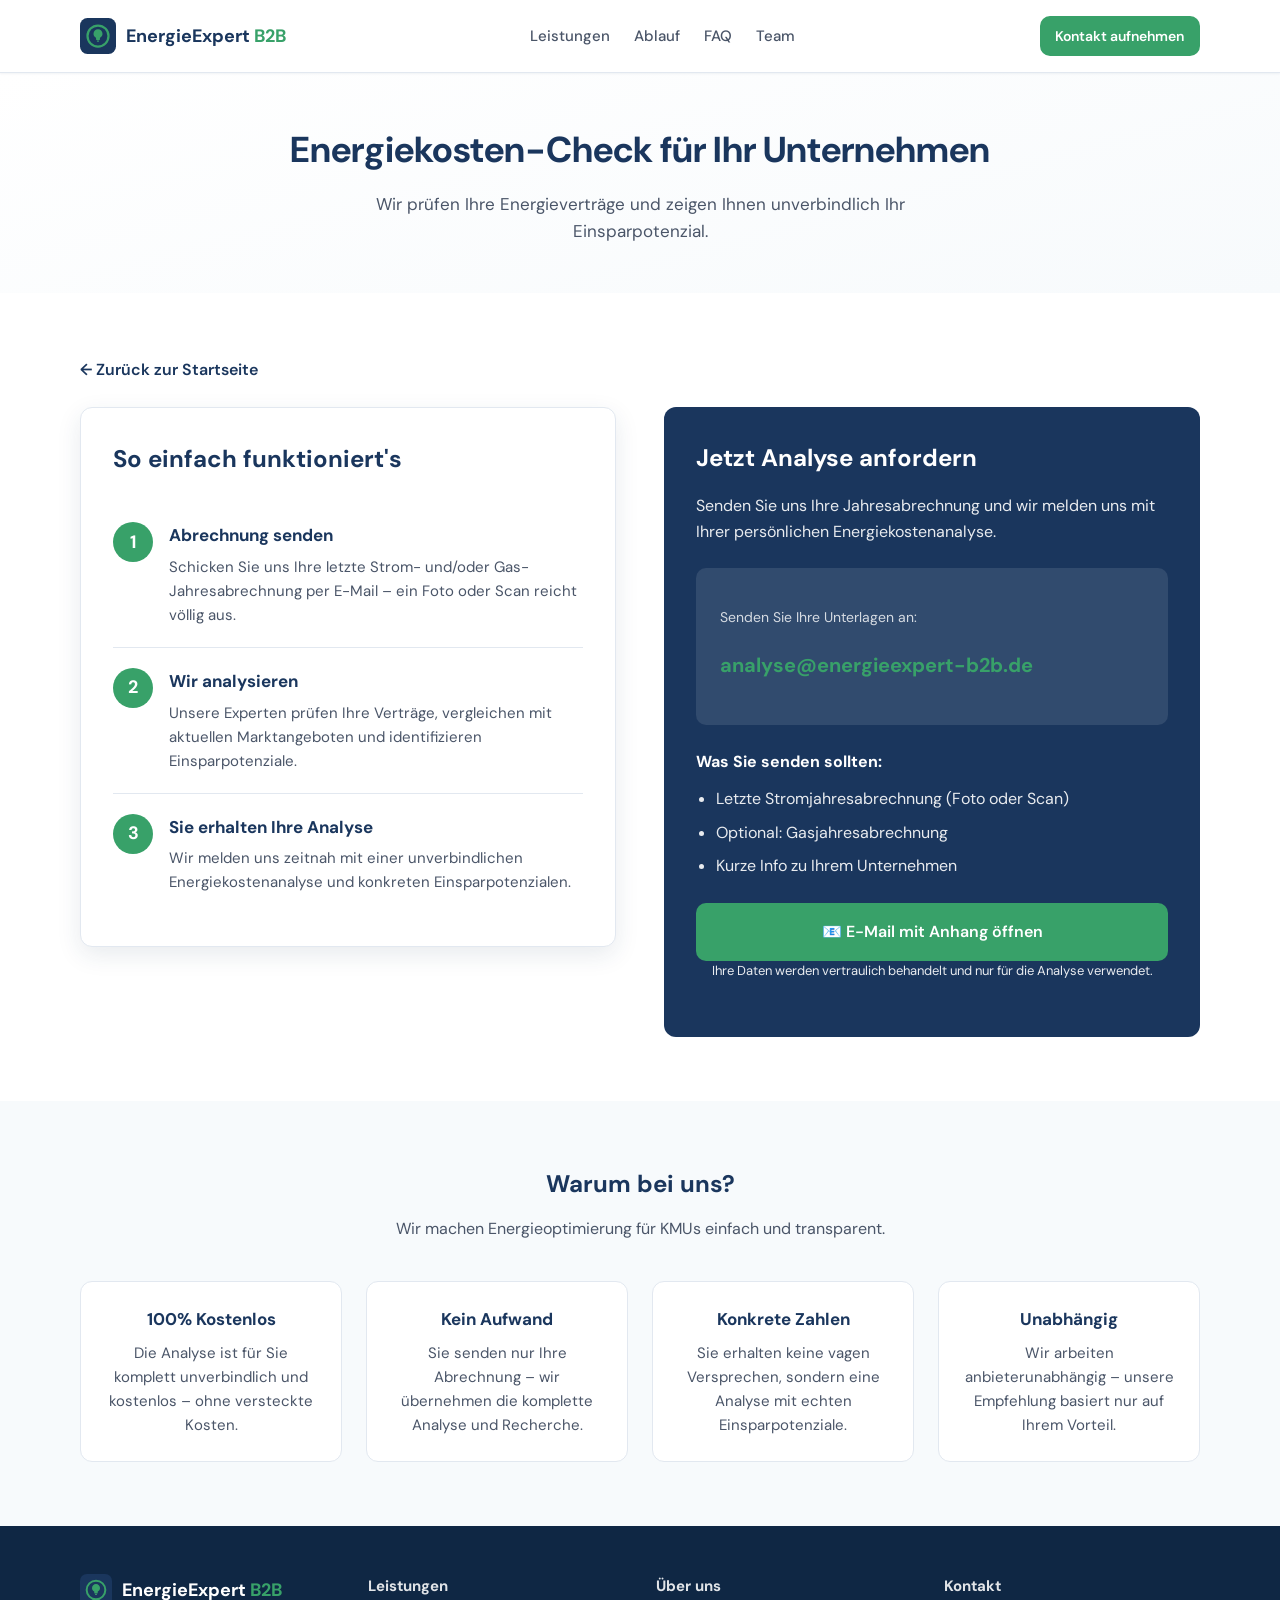
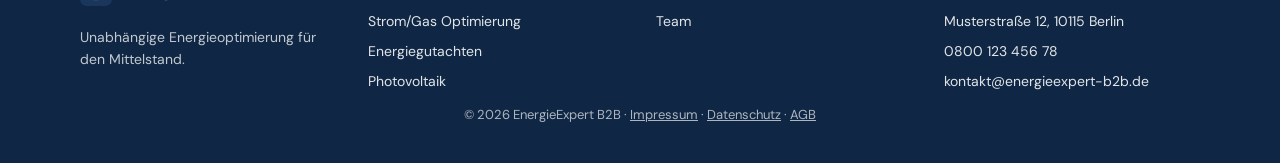
==== checkliste-energievertraege.html @ f547bbf5 "first commit" ====
<!DOCTYPE html>
<html lang="de">
<head>
  <meta charset="UTF-8">
  <meta name="viewport" content="width=device-width, initial-scale=1.0">
  <title>Kostenlose Energiekostenanalyse | EnergieExpert B2B</title>
  <link rel="preconnect" href="https://fonts.googleapis.com">
  <link rel="preconnect" href="https://fonts.gstatic.com" crossorigin>
  <link href="https://fonts.googleapis.com/css2?family=DM+Sans:ital,opsz,wght@0,9..40,400;0,9..40,500;0,9..40,600;0,9..40,700&display=swap" rel="stylesheet">
  <link rel="stylesheet" href="css/styles.css">
  <style>
    .page-hero {
      padding: 3rem 0;
      background: linear-gradient(165deg, var(--color-white) 0%, var(--color-warm-gray) 100%);
      text-align: center;
    }

    .page-hero h1 {
      font-size: clamp(1.75rem, 3vw, 2.25rem);
      color: var(--color-navy);
      margin: 0 0 0.75rem;
    }

    .page-hero p {
      color: var(--color-text-muted);
      max-width: 600px;
      margin: 0 auto;
      font-size: 1.0625rem;
    }

    .main-section {
      padding: 4rem 0;
    }

    .content-grid {
      display: grid;
      gap: 3rem;
      align-items: start;
    }

    @media (min-width: 900px) {
      .content-grid {
        grid-template-columns: 1fr 1fr;
      }
    }

    .info-box {
      background: var(--color-white);
      border-radius: var(--radius);
      border: 1px solid var(--color-border);
      padding: 2rem;
      box-shadow: var(--shadow-md);
    }

    .info-box h2 {
      color: var(--color-navy);
      margin: 0 0 1.5rem;
      font-size: 1.5rem;
    }

    .steps-list {
      list-style: none;
      padding: 0;
      margin: 0;
    }

    .steps-list li {
      display: flex;
      gap: 1rem;
      padding: 1.25rem 0;
      border-bottom: 1px solid var(--color-border);
    }

    .steps-list li:last-child {
      border-bottom: none;
    }

    .step-number {
      flex-shrink: 0;
      width: 40px;
      height: 40px;
      background: var(--color-green);
      color: #fff;
      border-radius: 50%;
      display: flex;
      align-items: center;
      justify-content: center;
      font-weight: 700;
      font-size: 1.125rem;
    }

    .step-content h3 {
      margin: 0 0 0.35rem;
      color: var(--color-navy);
      font-size: 1.0625rem;
    }

    .step-content p {
      margin: 0;
      color: var(--color-text-muted);
      font-size: 0.9375rem;
    }

    .highlight-card {
      background: linear-gradient(135deg, #F0FFF4 0%, #E6FFFA 100%);
      border: 2px solid var(--color-green);
      border-radius: var(--radius);
      padding: 1.5rem;
      margin-top: 1.5rem;
      text-align: center;
    }

    .highlight-card p {
      margin: 0;
      font-weight: 600;
      color: var(--color-navy);
    }

    .highlight-card .time {
      font-size: 1.5rem;
      color: var(--color-green);
      display: block;
      margin-top: 0.5rem;
    }

    .action-box {
      background: var(--color-navy);
      border-radius: var(--radius);
      padding: 2rem;
      color: #fff;
    }

    .action-box h2 {
      color: #fff;
      margin: 0 0 1rem;
      font-size: 1.5rem;
    }

    .action-box > p {
      opacity: 0.9;
      margin: 0 0 1.5rem;
    }

    .email-info {
      background: rgba(255, 255, 255, 0.1);
      border-radius: 10px;
      padding: 1.5rem;
      margin-bottom: 1.5rem;
    }

    .email-label {
      font-size: 0.875rem;
      opacity: 0.8;
      margin-bottom: 0.5rem;
    }

    .email-address {
      font-size: 1.25rem;
      font-weight: 700;
      color: var(--color-green);
      word-break: break-all;
    }

    .email-address a {
      color: var(--color-green);
      text-decoration: none;
    }

    .email-address a:hover {
      text-decoration: underline;
    }

    .what-to-send {
      margin-bottom: 1.5rem;
    }

    .what-to-send h3 {
      font-size: 1rem;
      margin: 0 0 0.75rem;
      color: #fff;
    }

    .what-to-send ul {
      margin: 0;
      padding-left: 1.25rem;
      opacity: 0.9;
    }

    .what-to-send li {
      margin-bottom: 0.5rem;
    }

    .btn-email {
      display: inline-flex;
      align-items: center;
      justify-content: center;
      gap: 0.5rem;
      width: 100%;
      padding: 1rem 1.5rem;
      background: var(--color-green);
      color: #fff;
      border: none;
      border-radius: 10px;
      font-family: inherit;
      font-size: 1rem;
      font-weight: 600;
      text-decoration: none;
      cursor: pointer;
      transition: filter 0.15s ease;
    }

    .btn-email:hover {
      filter: brightness(1.05);
    }

    .privacy-note {
      margin-top: 1rem;
      font-size: 0.8125rem;
      opacity: 0.7;
      text-align: center;
    }

    .benefits-section {
      padding: 4rem 0;
      background: #F7FAFC;
    }

    .benefits-section h2 {
      text-align: center;
      color: #1A365D;
      margin: 0 0 0.75rem;
    }

    .benefits-lead {
      text-align: center;
      color: #4A5568;
      max-width: 600px;
      margin: 0 auto 2.5rem;
    }

    .benefits-grid {
      display: grid;
      grid-template-columns: repeat(auto-fit, minmax(250px, 1fr));
      gap: 1.5rem;
    }

    .benefit-card {
      background: #FFFFFF;
      padding: 1.5rem;
      border-radius: 12px;
      border: 1px solid #E2E8F0;
      text-align: center;
    }

    .benefit-icon {
      font-size: 2rem;
      margin-bottom: 0.75rem;
    }

    .benefit-card h3 {
      color: #1A365D;
      margin: 0 0 0.5rem;
      font-size: 1.0625rem;
    }

    .benefit-card p {
      color: #4A5568;
      font-size: 0.9375rem;
      margin: 0;
    }

    .back-link {
      display: inline-flex;
      align-items: center;
      gap: 0.5rem;
      color: var(--color-navy);
      text-decoration: none;
      font-weight: 600;
      margin-bottom: 1.5rem;
    }

    .back-link:hover {
      color: var(--color-green);
    }

    @media (max-width: 768px) {
      .main-section,
      .benefits-section {
        padding: 2.5rem 0;
      }

      .info-box,
      .action-box {
        padding: 1.5rem;
      }

      .content-grid {
        gap: 2rem;
      }
    }
  </style>
</head>
<body>
  <a class="skip-link" href="#main">Zum Inhalt springen</a>

  <!-- Header -->
  <header class="site-header" id="site-header">
    <div class="container header-inner">
      <a href="index.html" class="logo" aria-label="EnergieExpert B2B Startseite">
        <svg width="36" height="36" viewBox="0 0 48 48" fill="none" aria-hidden="true">
          <rect width="48" height="48" rx="10" fill="#1A365D"/>
          <circle cx="24" cy="24" r="14" stroke="#38A169" stroke-width="3" fill="none"/>
          <path d="M24 15c-3.3 0-6 2.7-6 6 0 2.1 1.1 4 2.8 5 .4.3.6.6.6 1v1.5c0 .4.3.7.7.7h3.8c.4 0 .7-.3.7-.7V27c0-.4.2-.7.6-1 1.7-1 2.8-2.9 2.8-5 0-3.3-2.7-6-6-6zm-1.5 15h3v.8c0 .4-.3.7-.7.7h-1.6c-.4 0-.7-.3-.7-.7v-.8z" fill="#38A169"/>
        </svg>
        <span>EnergieExpert<span class="logo-accent"> B2B</span></span>
      </a>
      <nav class="nav-minimal" aria-label="Hauptnavigation">
        <a href="index.html#leistungen">Leistungen</a>
        <a href="index.html#ablauf">Ablauf</a>
        <a href="index.html#faq">FAQ</a>
        <a href="team.html">Team</a>
      </nav>
      <div class="header-cta">
        <a href="index.html#kontakt" class="btn btn-primary btn-sm">Kontakt aufnehmen</a>
      </div>
      <button type="button" class="menu-toggle" aria-expanded="false" aria-controls="mobile-nav" aria-label="Menü öffnen">
        <span></span><span></span><span></span>
      </button>
    </div>
    <div class="mobile-nav" id="mobile-nav" hidden>
      <nav aria-label="Mobile Navigation">
        <a href="index.html#leistungen">Leistungen</a>
        <a href="index.html#ablauf">Ablauf</a>
        <a href="index.html#faq">FAQ</a>
        <a href="team.html">Team</a>
        <a href="index.html#kontakt" class="btn btn-primary">Kontakt aufnehmen</a>
      </nav>
    </div>
  </header>

  <main id="main">
    <!-- Page Hero -->
    <section class="page-hero">
      <div class="container">
        <h1>Energiekosten-Check für Ihr Unternehmen</h1>
        <p>Wir prüfen Ihre Energieverträge und zeigen Ihnen unverbindlich Ihr Einsparpotenzial.</p>
      </div>
    </section>

    <!-- Main Section -->
    <section class="main-section">
      <div class="container">
        <a href="index.html" class="back-link">← Zurück zur Startseite</a>
        
        <div class="content-grid">
          <!-- Left: How it works -->
          <div class="info-box">
            <h2>So einfach funktioniert's</h2>
            
            <ol class="steps-list">
              <li>
                <span class="step-number">1</span>
                <div class="step-content">
                  <h3>Abrechnung senden</h3>
                  <p>Schicken Sie uns Ihre letzte Strom- und/oder Gas-Jahresabrechnung per E-Mail – ein Foto oder Scan reicht völlig aus.</p>
                </div>
              </li>
              <li>
                <span class="step-number">2</span>
                <div class="step-content">
                  <h3>Wir analysieren</h3>
                  <p>Unsere Experten prüfen Ihre Verträge, vergleichen mit aktuellen Marktangeboten und identifizieren Einsparpotenziale.</p>
                </div>
              </li>
              <li>
                <span class="step-number">3</span>
                <div class="step-content">
                  <h3>Sie erhalten Ihre Analyse</h3>
                  <p>Wir melden uns zeitnah mit einer unverbindlichen Energiekostenanalyse und konkreten Einsparpotenzialen.</p>
                </div>
              </li>
            </ol>

          </div>

          <!-- Right: Action -->
          <div class="action-box">
            <h2>Jetzt Analyse anfordern</h2>
            <p>Senden Sie uns Ihre Jahresabrechnung und wir melden uns mit Ihrer persönlichen Energiekostenanalyse.</p>

            <div class="email-info">
              <p class="email-label">Senden Sie Ihre Unterlagen an:</p>
              <p class="email-address">
                <a href="mailto:analyse@energieexpert-b2b.de?subject=Energiekostenanalyse%20anfordern&body=Guten%20Tag%2C%0A%0Aich%20m%C3%B6chte%20eine%20kostenlose%20Energiekostenanalyse%20anfordern.%0A%0AMeine%20Jahresabrechnung%20finden%20Sie%20im%20Anhang.%0A%0AMit%20freundlichen%20Gr%C3%BC%C3%9Fen">analyse@energieexpert-b2b.de</a>
              </p>
            </div>

            <div class="what-to-send">
              <h3>Was Sie senden sollten:</h3>
              <ul>
                <li>Letzte Stromjahresabrechnung (Foto oder Scan)</li>
                <li>Optional: Gasjahresabrechnung</li>
                <li>Kurze Info zu Ihrem Unternehmen</li>
              </ul>
            </div>

            <a href="mailto:analyse@energieexpert-b2b.de?subject=Energiekostenanalyse%20anfordern&body=Guten%20Tag%2C%0A%0Aich%20m%C3%B6chte%20eine%20kostenlose%20Energiekostenanalyse%20anfordern.%0A%0AMeine%20Jahresabrechnung%20finden%20Sie%20im%20Anhang.%0A%0AMit%20freundlichen%20Gr%C3%BC%C3%9Fen" class="btn-email">
              📧 E-Mail mit Anhang öffnen
            </a>

            <p class="privacy-note">Ihre Daten werden vertraulich behandelt und nur für die Analyse verwendet.</p>
          </div>
        </div>
      </div>
    </section>

    <!-- Benefits Section -->
    <section class="benefits-section">
      <div class="container">
        <h2>Warum bei uns?</h2>
        <p class="benefits-lead">Wir machen Energieoptimierung für KMUs einfach und transparent.</p>

        <div class="benefits-grid">
          <article class="benefit-card">
            <h3>100% Kostenlos</h3>
            <p>Die Analyse ist für Sie komplett unverbindlich und kostenlos – ohne versteckte Kosten.</p>
          </article>

          <article class="benefit-card">
            <h3>Kein Aufwand</h3>
            <p>Sie senden nur Ihre Abrechnung – wir übernehmen die komplette Analyse und Recherche.</p>
          </article>

          <article class="benefit-card">
            <h3>Konkrete Zahlen</h3>
            <p>Sie erhalten keine vagen Versprechen, sondern eine Analyse mit echten Einsparpotenziale.</p>
          </article>

          <article class="benefit-card">
            <h3>Unabhängig</h3>
            <p>Wir arbeiten anbieterunabhängig – unsere Empfehlung basiert nur auf Ihrem Vorteil.</p>
          </article>
        </div>
      </div>
    </section>
  </main>

  <!-- Footer -->
  <footer class="site-footer">
    <div class="container footer-grid">
      <div class="footer-brand">
        <a href="index.html" class="logo logo-footer">
          <svg width="32" height="32" viewBox="0 0 48 48" fill="none" aria-hidden="true">
            <rect width="48" height="48" rx="10" fill="#1A365D"/>
            <circle cx="24" cy="24" r="14" stroke="#38A169" stroke-width="3" fill="none"/>
            <path d="M24 15c-3.3 0-6 2.7-6 6 0 2.1 1.1 4 2.8 5 .4.3.6.6.6 1v1.5c0 .4.3.7.7.7h3.8c.4 0 .7-.3.7-.7V27c0-.4.2-.7.6-1 1.7-1 2.8-2.9 2.8-5 0-3.3-2.7-6-6-6zm-1.5 15h3v.8c0 .4-.3.7-.7.7h-1.6c-.4 0-.7-.3-.7-.7v-.8z" fill="#38A169"/>
          </svg>
          <span>EnergieExpert<span class="logo-accent"> B2B</span></span>
        </a>
        <p class="footer-tagline">Unabhängige Energieoptimierung für den Mittelstand.</p>
      </div>
      <div>
        <h3 class="footer-heading">Leistungen</h3>
        <ul class="footer-links">
          <li><a href="index.html#leistungen">Strom/Gas Optimierung</a></li>
          <li><a href="index.html#leistungen">Energiegutachten</a></li>
          <li><a href="index.html#leistungen">Photovoltaik</a></li>
        </ul>
      </div>
      <div>
        <h3 class="footer-heading">Über uns</h3>
        <ul class="footer-links">
          <li><a href="team.html">Team</a></li>
        </ul>
      </div>
      <div>
        <h3 class="footer-heading">Kontakt</h3>
        <ul class="footer-links">
          <li>Musterstraße 12, 10115 Berlin</li>
          <li><a href="tel:+4980012345678">0800 123 456 78</a></li>
          <li><a href="mailto:kontakt@energieexpert-b2b.de">kontakt@energieexpert-b2b.de</a></li>
        </ul>
      </div>
    </div>
    <div class="footer-bottom">
      <p>© <span id="year"></span> EnergieExpert B2B · <a href="impressum.html">Impressum</a> · <a href="datenschutz.html">Datenschutz</a> · <a href="agb.html">AGB</a></p>
    </div>
  </footer>

  <script>
    document.getElementById("year").textContent = new Date().getFullYear();

    var menuToggle = document.querySelector(".menu-toggle");
    var mobileNav = document.getElementById("mobile-nav");
    if (menuToggle && mobileNav) {
      menuToggle.addEventListener("click", function () {
        var open = menuToggle.getAttribute("aria-expanded") === "true";
        menuToggle.setAttribute("aria-expanded", String(!open));
        mobileNav.hidden = open;
        menuToggle.setAttribute("aria-label", open ? "Menü öffnen" : "Menü schließen");
      });
    }
  </script>
</body>
</html>
---- css/styles.css ----
/* Design tokens – B2B Energie Landingpage */
:root {
  --color-navy: #1A365D;
  --color-green: #38A169;
  --color-warm-gray: #F7FAFC;
  --color-orange: #DD6B20;
  --color-white: #FFFFFF;
  --color-text: #1A202C;
  --color-text-muted: #4A5568;
  --color-border: #E2E8F0;
  --font: "DM Sans", system-ui, -apple-system, Segoe UI, Roboto, sans-serif;
  --shadow-sm: 0 1px 2px rgba(26, 54, 93, 0.06);
  --shadow-md: 0 8px 24px rgba(26, 54, 93, 0.1);
  --radius: 12px;
  --header-h: 72px;
}

*,
*::before,
*::after {
  box-sizing: border-box;
}

html {
  scroll-behavior: smooth;
}

body {
  margin: 0;
  font-family: var(--font);
  font-size: 1rem;
  line-height: 1.6;
  color: var(--color-text);
  background: var(--color-white);
  padding-bottom: env(safe-area-inset-bottom);
}

img {
  max-width: 100%;
  height: auto;
}

.sr-only {
  position: absolute;
  width: 1px;
  height: 1px;
  padding: 0;
  margin: -1px;
  overflow: hidden;
  clip: rect(0, 0, 0, 0);
  white-space: nowrap;
  border: 0;
}

.skip-link {
  position: absolute;
  left: -9999px;
  top: 0;
  z-index: 1000;
  padding: 0.75rem 1rem;
  background: var(--color-green);
  color: var(--color-white);
  font-weight: 600;
}

.skip-link:focus {
  left: 1rem;
  top: 1rem;
}

.container {
  width: min(1120px, 100% - 2rem);
  margin-inline: auto;
}

.container-narrow {
  width: min(640px, 100% - 2rem);
  margin-inline: auto;
}

/* Header */
.site-header {
  position: sticky;
  top: 0;
  z-index: 900;
  background: rgba(255, 255, 255, 0.94);
  backdrop-filter: blur(10px);
  border-bottom: 1px solid var(--color-border);
  box-shadow: var(--shadow-sm);
}

.header-inner {
  display: flex;
  align-items: center;
  justify-content: space-between;
  gap: 1rem;
  min-height: var(--header-h);
}

.logo {
  display: inline-flex;
  align-items: center;
  gap: 0.6rem;
  font-weight: 700;
  font-size: 1.125rem;
  color: var(--color-navy);
  text-decoration: none;
}

.logo-accent {
  color: var(--color-green);
}

.nav-minimal {
  display: none;
  gap: 1.5rem;
  align-items: center;
}

.nav-minimal a {
  color: var(--color-text-muted);
  text-decoration: none;
  font-weight: 500;
  font-size: 0.9375rem;
}

.nav-minimal a:hover {
  color: var(--color-navy);
}

.header-cta {
  display: none;
  gap: 0.5rem;
  align-items: center;
}

.menu-toggle {
  display: flex;
  flex-direction: column;
  gap: 5px;
  padding: 0.5rem;
  background: none;
  border: none;
  cursor: pointer;
}

.menu-toggle span {
  display: block;
  width: 22px;
  height: 2px;
  background: var(--color-navy);
}

.mobile-nav {
  border-top: 1px solid var(--color-border);
  padding: 1rem;
}

.mobile-nav nav {
  display: flex;
  flex-direction: column;
  gap: 0.75rem;
}

.mobile-nav a {
  color: var(--color-navy);
  text-decoration: none;
  font-weight: 600;
}

.mobile-nav .btn {
  text-align: center;
}

@media (min-width: 960px) {
  .nav-minimal,
  .header-cta {
    display: flex;
  }

  .menu-toggle {
    display: none;
  }

  .mobile-nav {
    display: none !important;
  }
}

/* Buttons */
.btn {
  display: inline-flex;
  align-items: center;
  justify-content: center;
  gap: 0.35rem;
  padding: 0.65rem 1.15rem;
  border-radius: 10px;
  font-family: inherit;
  font-weight: 600;
  font-size: 0.9375rem;
  text-decoration: none;
  border: 2px solid transparent;
  cursor: pointer;
  transition: transform 0.15s ease, box-shadow 0.15s ease, background 0.15s ease;
}

.btn:active {
  transform: translateY(1px);
}

.btn-primary {
  background: var(--color-green);
  color: var(--color-white);
  border-color: var(--color-green);
}

.btn-primary:hover {
  filter: brightness(1.05);
  box-shadow: var(--shadow-md);
}

.btn-secondary {
  background: var(--color-orange);
  color: var(--color-white);
  border-color: var(--color-orange);
}

.btn-secondary:hover {
  filter: brightness(1.05);
}

.btn-outline {
  background: transparent;
  color: var(--color-navy);
  border-color: var(--color-navy);
}

.btn-outline:hover {
  background: var(--color-warm-gray);
}

.btn-sm {
  padding: 0.45rem 0.85rem;
  font-size: 0.875rem;
}

.btn-lg {
  padding: 0.85rem 1.35rem;
  font-size: 1rem;
}

.btn-block {
  width: 100%;
}

/* Hero */
.hero {
  padding: 2rem 0 3rem;
  background: linear-gradient(165deg, var(--color-white) 0%, var(--color-warm-gray) 100%);
}

.hero-grid {
  display: grid;
  gap: 2.5rem;
  align-items: start;
}

@media (min-width: 900px) {
  .hero-grid {
    grid-template-columns: 1.05fr 0.95fr;
    align-items: center;
  }
}

.eyebrow {
  font-size: 0.8125rem;
  font-weight: 600;
  text-transform: uppercase;
  letter-spacing: 0.06em;
  color: var(--color-orange);
  margin: 0 0 0.75rem;
}

.hero h1 {
  font-size: clamp(1.65rem, 3.5vw, 2.35rem);
  line-height: 1.15;
  color: var(--color-navy);
  margin: 0 0 0.75rem;
}

.hero-em {
  display: block;
  color: var(--color-green);
}

.hero-sub {
  font-size: clamp(1.25rem, 2.2vw, 1.5rem);
  font-weight: 700;
  color: var(--color-navy);
  margin: 0 0 0.75rem;
}

.hero-value,
.hero-kicker {
  color: var(--color-text-muted);
  margin: 0 0 1rem;
  max-width: 52ch;
}

.hero-actions {
  display: flex;
  flex-wrap: wrap;
  gap: 0.75rem;
  margin-bottom: 0.5rem;
}

.hero-micro {
  font-size: 0.9rem;
  color: var(--color-text-muted);
  margin: 0 0 1.25rem;
}

.trust-badges {
  list-style: none;
  padding: 0;
  margin: 0 0 1.25rem;
  display: flex;
  flex-wrap: wrap;
  gap: 0.75rem 1.25rem;
  font-size: 0.9rem;
  font-weight: 600;
  color: var(--color-navy);
}

.trust-badges .check {
  color: var(--color-green);
  margin-right: 0.25rem;
}

.secondary-cta-row {
  display: flex;
  flex-wrap: wrap;
  align-items: center;
  gap: 0.35rem 0.5rem;
  font-size: 0.875rem;
}

.link-cta {
  color: var(--color-navy);
  font-weight: 600;
  text-underline-offset: 3px;
}

.link-cta:hover {
  color: var(--color-green);
}

.dot {
  color: var(--color-text-muted);
}

.hero-visual {
  position: relative;
}

.hero-card {
  background: var(--color-white);
  border-radius: var(--radius);
  padding: 1.5rem;
  box-shadow: var(--shadow-md);
  border: 1px solid var(--color-border);
}

.hero-metric {
  text-align: left;
}

.metric-label {
  display: block;
  font-size: 0.8rem;
  color: var(--color-text-muted);
  margin-bottom: 0.35rem;
}

.metric-value {
  font-size: 2.75rem;
  font-weight: 700;
  color: var(--color-green);
  line-height: 1;
}

.metric-unit {
  font-size: 1.5rem;
}

.metric-note {
  display: block;
  font-size: 0.85rem;
  color: var(--color-text-muted);
  margin-top: 0.5rem;
}

.hero-chart {
  margin-top: 1.25rem;
  height: 120px;
  border-radius: 8px;
  background: linear-gradient(90deg, var(--color-navy) 0%, #2C5282 40%, var(--color-green) 100%);
  opacity: 0.85;
  position: relative;
  overflow: hidden;
}

.hero-chart::after {
  content: "";
  position: absolute;
  inset: 0;
  background: repeating-linear-gradient(
    -12deg,
    transparent,
    transparent 12px,
    rgba(255, 255, 255, 0.06) 12px,
    rgba(255, 255, 255, 0.06) 13px
  );
}

/* Trust strip */
.trust-strip {
  padding: 2.5rem 0;
  background: var(--color-navy);
  color: var(--color-white);
}

.trust-intro {
  text-align: center;
  margin: 0 0 1.5rem;
  font-weight: 600;
  opacity: 0.92;
}

.logo-row {
  list-style: none;
  padding: 0;
  margin: 0 0 2rem;
  display: flex;
  flex-wrap: wrap;
  justify-content: center;
  gap: 0.75rem;
}

.logo-placeholder {
  display: inline-flex;
  align-items: center;
  justify-content: center;
  min-height: 44px;
  padding: 0 1rem;
  border-radius: 8px;
  background: rgba(255, 255, 255, 0.08);
  border: 1px solid rgba(255, 255, 255, 0.18);
  font-size: 0.8125rem;
  font-weight: 600;
}

.stats-row {
  display: grid;
  grid-template-columns: repeat(auto-fit, minmax(160px, 1fr));
  gap: 1rem;
  text-align: center;
}

.stat strong {
  display: block;
  font-size: 1.65rem;
  color: var(--color-green);
}

.stat span {
  font-size: 0.875rem;
  opacity: 0.85;
}

/* Sections */
.section {
  padding: 4rem 0;
}

.section-alt {
  background: var(--color-warm-gray);
}

.section h2 {
  font-size: clamp(1.5rem, 2.5vw, 2rem);
  color: var(--color-navy);
  margin: 0 0 0.75rem;
}

.section-lead {
  font-size: 1.0625rem;
  color: var(--color-text-muted);
  margin: 0 0 2rem;
  max-width: 62ch;
}

/* Problems */
.problem-grid {
  display: grid;
  gap: 1rem;
  grid-template-columns: repeat(auto-fit, minmax(260px, 1fr));
}

.problem-card {
  background: var(--color-white);
  padding: 1.35rem;
  border-radius: var(--radius);
  border: 1px solid var(--color-border);
  box-shadow: var(--shadow-sm);
}

.problem-card h3 {
  margin: 0.35rem 0 0.5rem;
  font-size: 1.0625rem;
  color: var(--color-navy);
}

.problem-card p {
  margin: 0;
  font-size: 0.9375rem;
  color: var(--color-text-muted);
}

.problem-icon {
  font-size: 1.35rem;
}

/* Tabs */
.tabs {
  margin-bottom: 2rem;
}

.tab-list {
  display: flex;
  flex-wrap: wrap;
  gap: 0.5rem;
  margin-bottom: 1rem;
}

.tab {
  flex: 1 1 auto;
  min-width: 140px;
  padding: 0.65rem 1rem;
  border-radius: 999px;
  border: 2px solid var(--color-border);
  background: var(--color-white);
  font-family: inherit;
  font-weight: 600;
  font-size: 0.875rem;
  color: var(--color-text-muted);
  cursor: pointer;
}

.tab.is-active {
  border-color: var(--color-navy);
  color: var(--color-navy);
  background: var(--color-white);
  box-shadow: var(--shadow-sm);
}

.tab-panel {
  background: var(--color-white);
  border-radius: var(--radius);
  border: 1px solid var(--color-border);
  padding: 1.75rem;
  box-shadow: var(--shadow-sm);
}

.panel-inner {
  max-width: 56ch;
}

.panel-icon {
  font-size: 2rem;
  margin-bottom: 0.5rem;
}

.panel-inner h3 {
  margin: 0 0 1rem;
  color: var(--color-navy);
}

.benefit-list {
  margin: 0 0 1.25rem;
  padding-left: 1.15rem;
  color: var(--color-text-muted);
}

.benefit-list li + li {
  margin-top: 0.35rem;
}

.highlight-box {
  background: var(--color-warm-gray);
  border-left: 4px solid var(--color-green);
  padding: 0.85rem 1rem;
  margin: 0 0 1.25rem;
  border-radius: 0 8px 8px 0;
  font-size: 0.9375rem;
}

.usp-banner {
  background: var(--color-navy);
  color: var(--color-white);
  padding: 1rem 1.25rem;
  border-radius: var(--radius);
  font-size: 0.9375rem;
}

.usp-banner p {
  margin: 0;
}

/* Process */
.process-steps {
  list-style: none;
  padding: 0;
  margin: 0 0 2rem;
  display: grid;
  gap: 1.25rem;
  grid-template-columns: repeat(auto-fit, minmax(220px, 1fr));
}

.process-steps li {
  background: var(--color-white);
  border: 1px solid var(--color-border);
  border-radius: var(--radius);
  padding: 1.35rem;
  position: relative;
  box-shadow: var(--shadow-sm);
}

.step-num {
  display: inline-flex;
  align-items: center;
  justify-content: center;
  width: 36px;
  height: 36px;
  border-radius: 50%;
  background: var(--color-green);
  color: var(--color-white);
  font-weight: 700;
  margin-bottom: 0.65rem;
}

.process-steps h3 {
  margin: 0 0 0.35rem;
  font-size: 1.0625rem;
  color: var(--color-navy);
}

.step-time {
  margin: 0 0 0.5rem;
  font-size: 0.875rem;
  font-weight: 600;
  color: var(--color-orange);
}

.step-quote {
  margin: 0;
  font-size: 0.9rem;
  color: var(--color-text-muted);
  font-style: italic;
}

.section-cta-center {
  text-align: center;
}

/* Case study */
.case-card {
  display: grid;
  gap: 1.5rem;
  background: var(--color-white);
  border-radius: var(--radius);
  border: 1px solid var(--color-border);
  overflow: hidden;
  box-shadow: var(--shadow-md);
}

@media (min-width: 800px) {
  .case-card {
    grid-template-columns: minmax(220px, 320px) 1fr;
  }
}

.case-visual {
  min-height: 220px;
  background:
    linear-gradient(135deg, rgba(26, 54, 93, 0.92), rgba(56, 161, 105, 0.55)),
    radial-gradient(circle at 30% 40%, rgba(255, 255, 255, 0.25), transparent 55%);
}

.case-body {
  padding: 1.75rem;
}

.case-meta {
  display: grid;
  gap: 0.75rem;
  margin: 1rem 0;
}

.case-meta dt {
  font-size: 0.75rem;
  font-weight: 700;
  text-transform: uppercase;
  letter-spacing: 0.04em;
  color: var(--color-text-muted);
}

.case-meta dd {
  margin: 0;
  font-weight: 600;
}

.case-results {
  display: grid;
  grid-template-columns: repeat(auto-fit, minmax(120px, 1fr));
  gap: 1rem;
  margin: 1.25rem 0;
}

.case-result {
  padding: 0.85rem;
  border-radius: 10px;
  background: var(--color-warm-gray);
  border: 1px solid var(--color-border);
}

.case-result strong {
  display: block;
  font-size: 1.35rem;
  color: var(--color-green);
}

.case-result span {
  font-size: 0.8125rem;
  color: var(--color-text-muted);
}

.case-quote {
  margin: 1.25rem 0;
  padding-left: 1rem;
  border-left: 4px solid var(--color-orange);
}

.case-quote p {
  margin: 0 0 0.5rem;
  font-style: italic;
  color: var(--color-text);
}

.case-quote footer {
  font-size: 0.875rem;
  font-weight: 600;
  color: var(--color-text-muted);
}

/* Diff */
.diff-grid {
  display: grid;
  gap: 2rem;
}

@media (min-width: 900px) {
  .diff-grid {
    grid-template-columns: 1.15fr 0.85fr;
    align-items: start;
  }
}

.diff-table {
  width: 100%;
  border-collapse: collapse;
  font-size: 0.9rem;
  background: var(--color-white);
  border-radius: var(--radius);
  overflow: hidden;
  border: 1px solid var(--color-border);
}

.diff-table th,
.diff-table td {
  padding: 0.85rem 1rem;
  text-align: left;
  border-bottom: 1px solid var(--color-border);
  vertical-align: top;
}

.diff-table thead {
  background: var(--color-navy);
  color: var(--color-white);
}

.diff-table tbody tr:last-child td {
  border-bottom: none;
}

.usp-list-block {
  background: var(--color-white);
  border: 1px solid var(--color-border);
  border-radius: var(--radius);
  padding: 1.5rem;
}

.usp-list-block h3 {
  margin-top: 0;
  color: var(--color-navy);
}

.usp-checklist {
  margin: 0;
  padding-left: 1.1rem;
  color: var(--color-text-muted);
}

.usp-checklist li + li {
  margin-top: 0.65rem;
}

/* Positioning cards */
.position-grid {
  display: grid;
  gap: 1rem;
}

@media (min-width: 768px) {
  .position-grid {
    grid-template-columns: 1fr 1fr;
  }
}

.position-card {
  padding: 1.5rem;
  border-radius: var(--radius);
  border: 1px solid var(--color-border);
}

.position-cost {
  background: linear-gradient(135deg, var(--color-white), #FFF5EB);
  border-color: rgba(221, 107, 32, 0.35);
}

.position-esg {
  background: linear-gradient(135deg, var(--color-white), #F0FFF4);
  border-color: rgba(56, 161, 105, 0.35);
}

.position-tag {
  font-size: 0.8125rem;
  font-weight: 700;
  color: var(--color-orange);
  margin-top: 0;
}

.small-print {
  font-size: 0.8125rem;
  color: var(--color-text-muted);
}

/* Quick check */
.quickcheck {
  background: linear-gradient(180deg, var(--color-white), var(--color-warm-gray));
  border-block: 1px solid var(--color-border);
}

.quickcheck-inner {
  display: grid;
  gap: 2rem;
}

@media (min-width: 900px) {
  .quickcheck-inner {
    grid-template-columns: minmax(240px, 320px) 1fr;
    align-items: start;
  }
}

.wizard {
  background: var(--color-white);
  padding: 1.75rem;
  border-radius: var(--radius);
  border: 1px solid var(--color-border);
  box-shadow: var(--shadow-md);
}

.wizard-progress {
  display: flex;
  gap: 0.35rem;
  margin-bottom: 0.75rem;
}

.wizard-dot {
  flex: 1;
  height: 6px;
  border-radius: 999px;
  background: var(--color-border);
}

.wizard-dot.is-active {
  background: var(--color-green);
}

.wizard-step-label {
  font-weight: 600;
  color: var(--color-navy);
  margin: 0 0 1rem;
}

.wizard fieldset {
  border: none;
  padding: 0;
  margin: 0;
}

.wizard legend {
  font-weight: 700;
  color: var(--color-navy);
  margin-bottom: 1rem;
  padding: 0;
}

.radio-card {
  display: flex;
  align-items: flex-start;
  gap: 0.65rem;
  padding: 0.85rem 1rem;
  border: 2px solid var(--color-border);
  border-radius: 10px;
  margin-bottom: 0.65rem;
  cursor: pointer;
  font-weight: 500;
}

.radio-card:has(input:checked) {
  border-color: var(--color-green);
  background: rgba(56, 161, 105, 0.06);
}

.radio-card input {
  margin-top: 0.2rem;
}

.field {
  display: flex;
  flex-direction: column;
  gap: 0.35rem;
  margin-bottom: 1rem;
  font-weight: 600;
  color: var(--color-navy);
}

.field input {
  padding: 0.65rem 0.85rem;
  border-radius: 8px;
  border: 2px solid var(--color-border);
  font-family: inherit;
  font-size: 1rem;
}

.field input:focus {
  outline: 3px solid rgba(56, 161, 105, 0.35);
  border-color: var(--color-green);
}

.wizard-hint {
  font-size: 0.875rem;
  font-weight: 400;
  color: var(--color-text-muted);
  margin: 0;
}

.wizard-actions {
  display: flex;
  flex-wrap: wrap;
  gap: 0.75rem;
  margin-top: 1.25rem;
}

.wizard-result {
  margin-top: 1.25rem;
  padding: 1rem;
  border-radius: 10px;
  background: rgba(56, 161, 105, 0.12);
  border: 1px solid rgba(56, 161, 105, 0.35);
  font-weight: 600;
  color: var(--color-navy);
}

.lead-magnet-notes {
  font-size: 0.875rem;
  color: var(--color-text-muted);
  align-self: center;
}

.checkliste-box {
  background: var(--color-white);
  border: 1px dashed rgba(56, 161, 105, 0.55);
  border-radius: var(--radius);
  padding: 1rem 1.15rem;
  margin-bottom: 1.25rem;
}

.checkliste-box p {
  margin: 0 0 0.35rem;
  color: var(--color-navy);
}

.checkliste-meta {
  font-weight: 400 !important;
  color: var(--color-text-muted) !important;
  font-size: 0.875rem;
  margin-bottom: 0.85rem !important;
}

.anchor-target {
  scroll-margin-top: calc(var(--header-h) + 1rem);
}

/* FAQ */
.accordion {
  display: flex;
  flex-direction: column;
  gap: 0.5rem;
}

.accordion-trigger {
  width: 100%;
  text-align: left;
  padding: 1rem 1.25rem;
  border-radius: 10px;
  border: 1px solid var(--color-border);
  background: var(--color-white);
  font-family: inherit;
  font-size: 1rem;
  font-weight: 600;
  color: var(--color-navy);
  cursor: pointer;
  display: flex;
  justify-content: space-between;
  align-items: center;
  gap: 0.75rem;
}

.accordion-trigger::after {
  content: "+";
  font-weight: 700;
  color: var(--color-green);
  font-size: 1.25rem;
}

.accordion-trigger[aria-expanded="true"]::after {
  content: "−";
}

.accordion-panel {
  padding: 0 1.25rem 1rem;
  color: var(--color-text-muted);
}

.accordion-panel p {
  margin: 0;
}

/* Final CTA */
.final-cta {
  padding: 4rem 0;
  background: linear-gradient(135deg, var(--color-navy) 0%, #2C5282 55%, var(--color-navy) 100%);
  color: var(--color-white);
  position: relative;
  overflow: hidden;
}

.final-cta::before {
  content: "";
  position: absolute;
  inset: 0;
  background: radial-gradient(circle at 90% 20%, rgba(56, 161, 105, 0.35), transparent 45%);
  pointer-events: none;
}

.final-cta .container-narrow {
  position: relative;
  z-index: 1;
}

.final-cta h2 {
  color: var(--color-white);
  margin-top: 0;
}

.final-sub {
  font-size: 1.125rem;
  opacity: 0.92;
  margin: 0 0 1rem;
}

.trust-near-form {
  margin-bottom: 1.25rem;
}

.trust-near-form p {
  margin: 0 0 0.5rem;
  font-weight: 600;
}

.mini-proof {
  list-style: none;
  padding: 0;
  margin: 0;
  font-size: 0.875rem;
  opacity: 0.88;
}

.mini-proof li + li {
  margin-top: 0.25rem;
}

.lead-form {
  background: var(--color-white);
  padding: 1.5rem;
  border-radius: var(--radius);
  box-shadow: var(--shadow-md);
}

.interest-selection {
  border: none;
  padding: 0;
  margin: 0 0 1.25rem;
}

.interest-selection legend {
  font-weight: 600;
  color: var(--color-navy);
  margin-bottom: 0.75rem;
  font-size: 0.9375rem;
}

.interest-buttons {
  display: flex;
  flex-wrap: wrap;
  gap: 0.5rem;
}

.interest-btn {
  flex: 1 1 auto;
  min-width: 120px;
  padding: 0.65rem 1rem;
  border-radius: 999px;
  border: 2px solid var(--color-border);
  background: var(--color-white);
  font-family: inherit;
  font-weight: 600;
  font-size: 0.875rem;
  color: var(--color-text-muted);
  cursor: pointer;
  transition: all 0.15s ease;
}

.interest-btn:hover {
  border-color: var(--color-navy);
  color: var(--color-navy);
}

.interest-btn.is-active {
  border-color: var(--color-green);
  background: var(--color-green);
  color: var(--color-white);
}

.lead-form .field span {
  color: var(--color-navy);
}

.phone-alt {
  margin-top: 1.25rem;
  text-align: center;
}

.phone-alt a {
  color: var(--color-green);
  font-weight: 700;
  text-decoration: none;
}

.phone-alt a:hover {
  text-decoration: underline;
}

/* Footer */
.site-footer {
  background: #0F2744;
  color: rgba(255, 255, 255, 0.88);
  padding: 3rem 0 1.5rem;
}

.footer-grid {
  display: grid;
  gap: 2rem;
  grid-template-columns: repeat(auto-fit, minmax(180px, 1fr));
}

.logo-footer {
  color: var(--color-white);
}

.footer-tagline {
  font-size: 0.875rem;
  opacity: 0.85;
  margin: 0.75rem 0 0;
}

.footer-heading {
  font-size: 0.9375rem;
  margin: 0 0 0.75rem;
}

.footer-links {
  list-style: none;
  padding: 0;
  margin: 0;
  font-size: 0.875rem;
}

.footer-links li + li {
  margin-top: 0.45rem;
}

.footer-links a {
  color: inherit;
  text-decoration: none;
}

.footer-links a:hover {
  color: var(--color-green);
}

.footer-seals {
  display: flex;
  flex-wrap: wrap;
  justify-content: center;
  gap: 0.75rem;
  margin: 2rem 0 1rem;
}

.seal {
  display: inline-flex;
  align-items: center;
  justify-content: center;
  min-width: 56px;
  min-height: 56px;
  padding: 0 0.75rem;
  border-radius: 8px;
  border: 1px solid rgba(255, 255, 255, 0.2);
  font-size: 0.75rem;
  font-weight: 700;
}

.footer-bottom {
  text-align: center;
  font-size: 0.8125rem;
  opacity: 0.75;
}

.footer-bottom a {
  color: inherit;
}

/* Sticky CTA mobile */
.sticky-cta {
  position: fixed;
  left: 0;
  right: 0;
  bottom: 0;
  padding: 0.65rem 1rem calc(0.65rem + env(safe-area-inset-bottom));
  background: rgba(255, 255, 255, 0.96);
  border-top: 1px solid var(--color-border);
  box-shadow: 0 -4px 16px rgba(26, 54, 93, 0.08);
  z-index: 850;
}

@media (min-width: 960px) {
  .sticky-cta {
    display: none;
  }
}

@media (max-width: 959px) {
  body {
    padding-bottom: 72px;
  }
}

/* Scroll margin for anchors */
[id] {
  scroll-margin-top: calc(var(--header-h) + 0.75rem);
}

/* Reduced motion */
@media (prefers-reduced-motion: reduce) {
  html {
    scroll-behavior: auto;
  }

  .btn {
    transition: none;
  }
}

/* ===========================================
   RESPONSIVE STYLES - Tablet & Mobile
   =========================================== */

/* Large Tablet (max-width: 1024px) */
@media (max-width: 1024px) {
  :root {
    --header-h: 64px;
  }

  .container {
    width: min(1120px, 100% - 1.5rem);
  }

  .section {
    padding: 3rem 0;
  }

  .hero {
    padding: 1.5rem 0 2.5rem;
  }

  .stats-row {
    grid-template-columns: repeat(3, 1fr);
  }
}

/* Tablet (max-width: 900px) */
@media (max-width: 900px) {
  .hero-grid {
    grid-template-columns: 1fr;
    gap: 2rem;
  }

  .hero-visual {
    max-width: 400px;
  }

  .quickcheck-inner {
    grid-template-columns: 1fr;
  }

  .lead-magnet-notes {
    order: -1;
  }
}

/* Small Tablet (max-width: 768px) */
@media (max-width: 768px) {
  :root {
    --header-h: 60px;
  }

  .section {
    padding: 2.5rem 0;
  }

  .section h2 {
    font-size: 1.5rem;
  }

  .section-lead {
    font-size: 1rem;
    margin-bottom: 1.5rem;
  }

  /* Hero adjustments */
  .hero h1 {
    font-size: 1.5rem;
  }

  .hero-sub {
    font-size: 1.15rem;
  }

  .hero-value,
  .hero-kicker {
    font-size: 0.9375rem;
  }

  .hero-actions {
    flex-direction: column;
  }

  .hero-actions .btn {
    width: 100%;
    justify-content: center;
  }

  .trust-badges {
    flex-direction: column;
    gap: 0.5rem;
  }

  .secondary-cta-row {
    flex-direction: column;
    align-items: flex-start;
    gap: 0.5rem;
  }

  .secondary-cta-row .dot {
    display: none;
  }

  /* Hero card */
  .hero-card {
    padding: 1.25rem;
  }

  .metric-value {
    font-size: 2.25rem;
  }

  .metric-unit {
    font-size: 1.25rem;
  }

  .hero-chart {
    height: 80px;
  }

  /* Trust strip */
  .trust-strip {
    padding: 2rem 0;
  }

  .logo-row {
    gap: 0.5rem;
  }

  .logo-placeholder {
    font-size: 0.75rem;
    padding: 0 0.75rem;
    min-height: 38px;
  }

  .stats-row {
    grid-template-columns: 1fr;
    gap: 1.25rem;
  }

  .stat strong {
    font-size: 1.5rem;
  }

  /* Problem grid */
  .problem-grid {
    grid-template-columns: 1fr;
  }

  .problem-card {
    padding: 1.15rem;
  }

  /* Tabs */
  .tab-list {
    flex-direction: column;
  }

  .tab {
    min-width: unset;
    text-align: center;
  }

  .tab-panel {
    padding: 1.25rem;
  }

  /* Process steps */
  .process-steps {
    grid-template-columns: 1fr;
  }

  /* Case study */
  .case-card {
    grid-template-columns: 1fr;
  }

  .case-visual {
    min-height: 160px;
  }

  .case-body {
    padding: 1.25rem;
  }

  .case-results {
    grid-template-columns: repeat(3, 1fr);
  }

  .case-result {
    padding: 0.65rem;
    text-align: center;
  }

  .case-result strong {
    font-size: 1.1rem;
  }

  /* Diff section */
  .diff-grid {
    grid-template-columns: 1fr;
  }

  .diff-table-wrap {
    overflow-x: auto;
    -webkit-overflow-scrolling: touch;
  }

  .diff-table {
    min-width: 480px;
  }

  .diff-table th,
  .diff-table td {
    padding: 0.65rem 0.85rem;
    font-size: 0.85rem;
  }

  /* Position cards */
  .position-grid {
    grid-template-columns: 1fr;
  }

  .position-card {
    padding: 1.25rem;
  }

  /* Wizard */
  .wizard {
    padding: 1.25rem;
  }

  .wizard legend {
    font-size: 0.9375rem;
  }

  .radio-card {
    padding: 0.75rem;
    font-size: 0.9375rem;
  }

  /* FAQ */
  .accordion-trigger {
    padding: 0.85rem 1rem;
    font-size: 0.9375rem;
  }

  .accordion-panel {
    padding: 0 1rem 0.85rem;
    font-size: 0.9375rem;
  }

  /* Final CTA */
  .final-cta {
    padding: 3rem 0;
  }

  .final-cta h2 {
    font-size: 1.5rem;
  }

  .lead-form {
    padding: 1.25rem;
  }

  /* Footer */
  .site-footer {
    padding: 2rem 0 1.25rem;
  }

  .footer-grid {
    grid-template-columns: 1fr 1fr;
    gap: 1.5rem;
  }

  .footer-brand {
    grid-column: 1 / -1;
    text-align: center;
  }

  .footer-brand .logo {
    justify-content: center;
  }

  .footer-seals {
    gap: 0.5rem;
  }

  .seal {
    min-width: 48px;
    min-height: 48px;
    font-size: 0.7rem;
  }
}

/* Mobile (max-width: 480px) */
@media (max-width: 480px) {
  :root {
    --header-h: 56px;
  }

  .container {
    width: 100%;
    padding-inline: 1rem;
  }

  .container-narrow {
    width: 100%;
    padding-inline: 1rem;
  }

  .interest-buttons {
    flex-direction: column;
  }

  .interest-btn {
    min-width: unset;
    width: 100%;
    text-align: center;
  }

  /* Header */
  .logo {
    font-size: 1rem;
  }

  .logo svg {
    width: 28px;
    height: 28px;
  }

  /* Hero */
  .hero {
    padding: 1rem 0 2rem;
  }

  .eyebrow {
    font-size: 0.75rem;
  }

  .hero h1 {
    font-size: 1.35rem;
    line-height: 1.2;
  }

  .hero-sub {
    font-size: 1.05rem;
  }

  .hero-value,
  .hero-kicker {
    font-size: 0.875rem;
  }

  .hero-micro {
    font-size: 0.85rem;
  }

  .trust-badges {
    font-size: 0.85rem;
  }

  .hero-card {
    padding: 1rem;
  }

  .metric-label {
    font-size: 0.75rem;
  }

  .metric-value {
    font-size: 2rem;
  }

  .metric-unit {
    font-size: 1rem;
  }

  .metric-note {
    font-size: 0.8rem;
  }

  .hero-chart {
    height: 60px;
    margin-top: 1rem;
  }

  /* Sections */
  .section {
    padding: 2rem 0;
  }

  .section h2 {
    font-size: 1.35rem;
  }

  .section-lead {
    font-size: 0.9375rem;
  }

  /* Trust strip */
  .trust-strip {
    padding: 1.5rem 0;
  }

  .trust-intro {
    font-size: 0.9375rem;
  }

  .logo-row {
    flex-direction: column;
    align-items: center;
  }

  .logo-placeholder {
    width: 100%;
    max-width: 200px;
  }

  /* Problem cards */
  .problem-card h3 {
    font-size: 1rem;
  }

  .problem-card p {
    font-size: 0.875rem;
  }

  .problem-icon {
    font-size: 1.15rem;
  }

  /* Tabs */
  .tab {
    padding: 0.55rem 0.85rem;
    font-size: 0.8125rem;
  }

  .tab-panel {
    padding: 1rem;
  }

  .panel-icon {
    font-size: 1.5rem;
  }

  .panel-inner h3 {
    font-size: 1.0625rem;
  }

  .benefit-list {
    font-size: 0.875rem;
    padding-left: 1rem;
  }

  .highlight-box {
    padding: 0.75rem;
    font-size: 0.875rem;
  }

  .usp-banner {
    padding: 0.85rem 1rem;
    font-size: 0.875rem;
  }

  /* Process */
  .process-steps li {
    padding: 1rem;
  }

  .step-num {
    width: 32px;
    height: 32px;
    font-size: 0.875rem;
  }

  .process-steps h3 {
    font-size: 1rem;
  }

  .step-time {
    font-size: 0.8125rem;
  }

  .step-quote {
    font-size: 0.85rem;
  }

  /* Case study */
  .case-visual {
    min-height: 120px;
  }

  .case-body {
    padding: 1rem;
  }

  .case-body h3 {
    font-size: 1.0625rem;
  }

  .case-meta dt {
    font-size: 0.7rem;
  }

  .case-meta dd {
    font-size: 0.9375rem;
  }

  .case-results {
    grid-template-columns: 1fr;
    gap: 0.75rem;
  }

  .case-result {
    display: flex;
    align-items: center;
    justify-content: space-between;
    text-align: left;
  }

  .case-result strong {
    font-size: 1.15rem;
  }

  .case-quote {
    margin: 1rem 0;
    padding-left: 0.85rem;
  }

  .case-quote p {
    font-size: 0.9375rem;
  }

  .case-quote footer {
    font-size: 0.8125rem;
  }

  /* Diff */
  .usp-list-block {
    padding: 1.15rem;
  }

  .usp-list-block h3 {
    font-size: 1.0625rem;
  }

  .usp-checklist {
    font-size: 0.875rem;
    padding-left: 1rem;
  }

  /* Position cards */
  .position-card {
    padding: 1rem;
  }

  .position-card h3 {
    font-size: 1.0625rem;
  }

  .position-card p {
    font-size: 0.875rem;
  }

  .position-tag {
    font-size: 0.75rem;
  }

  .small-print {
    font-size: 0.75rem;
  }

  /* Wizard */
  .wizard {
    padding: 1rem;
  }

  .wizard legend {
    font-size: 0.875rem;
    margin-bottom: 0.75rem;
  }

  .radio-card {
    padding: 0.65rem 0.85rem;
    font-size: 0.875rem;
  }

  .field {
    font-size: 0.875rem;
  }

  .field input {
    padding: 0.55rem 0.75rem;
    font-size: 0.9375rem;
  }

  .wizard-hint {
    font-size: 0.8125rem;
  }

  .wizard-result {
    padding: 0.85rem;
    font-size: 0.875rem;
  }

  .checkliste-box {
    padding: 0.85rem 1rem;
  }

  .checkliste-box p {
    font-size: 0.9375rem;
  }

  .checkliste-meta {
    font-size: 0.8125rem !important;
  }

  /* FAQ */
  .accordion-trigger {
    padding: 0.75rem;
    font-size: 0.875rem;
  }

  .accordion-trigger::after {
    font-size: 1.1rem;
  }

  .accordion-panel {
    padding: 0 0.75rem 0.75rem;
    font-size: 0.875rem;
  }

  /* Final CTA */
  .final-cta {
    padding: 2.5rem 0;
  }

  .final-cta h2 {
    font-size: 1.35rem;
  }

  .final-sub {
    font-size: 1rem;
  }

  .trust-near-form p {
    font-size: 0.9375rem;
  }

  .mini-proof {
    font-size: 0.8125rem;
  }

  .lead-form {
    padding: 1rem;
  }

  .lead-form .btn {
    padding: 0.75rem 1rem;
    font-size: 0.9375rem;
  }

  .phone-alt {
    font-size: 0.9375rem;
  }

  /* Footer */
  .site-footer {
    padding: 1.5rem 0 1rem;
  }

  .footer-grid {
    grid-template-columns: 1fr;
    gap: 1.25rem;
    text-align: center;
  }

  .footer-brand {
    grid-column: auto;
  }

  .footer-heading {
    font-size: 0.875rem;
    margin-bottom: 0.5rem;
  }

  .footer-links {
    font-size: 0.8125rem;
  }

  .footer-seals {
    margin: 1.5rem 0 0.75rem;
  }

  .seal {
    min-width: 44px;
    min-height: 44px;
    padding: 0 0.5rem;
    font-size: 0.65rem;
  }

  .footer-bottom {
    font-size: 0.75rem;
  }

  /* Sticky CTA */
  .sticky-cta {
    padding: 0.5rem 0.75rem calc(0.5rem + env(safe-area-inset-bottom));
  }

  .sticky-cta .btn {
    padding: 0.65rem 1rem;
    font-size: 0.9375rem;
  }
}

/* Extra small devices (max-width: 360px) */
@media (max-width: 360px) {
  .container,
  .container-narrow {
    padding-inline: 0.75rem;
  }

  .hero h1 {
    font-size: 1.2rem;
  }

  .hero-sub {
    font-size: 1rem;
  }

  .metric-value {
    font-size: 1.75rem;
  }

  .btn-lg {
    padding: 0.75rem 1rem;
    font-size: 0.9375rem;
  }

  .tab {
    font-size: 0.75rem;
    padding: 0.5rem 0.65rem;
  }

  .case-results {
    gap: 0.5rem;
  }

  .footer-seals {
    flex-wrap: wrap;
  }
}

/* Landscape orientation on mobile */
@media (max-width: 900px) and (orientation: landscape) {
  .hero {
    padding: 1rem 0 1.5rem;
  }

  .hero-grid {
    grid-template-columns: 1.2fr 0.8fr;
    gap: 1.5rem;
    align-items: center;
  }

  .hero-visual {
    max-width: none;
  }

  .hero-actions {
    flex-direction: row;
  }

  .hero-actions .btn {
    width: auto;
  }

  .trust-badges {
    flex-direction: row;
    flex-wrap: wrap;
  }

  .secondary-cta-row {
    flex-direction: row;
    align-items: center;
  }

  .secondary-cta-row .dot {
    display: inline;
  }

  .sticky-cta {
    display: none;
  }

  body {
    padding-bottom: 0;
  }
}

/* Touch device improvements */
@media (hover: none) and (pointer: coarse) {
  .btn {
    min-height: 44px;
  }

  .tab {
    min-height: 44px;
  }

  .accordion-trigger {
    min-height: 48px;
  }

  .radio-card {
    min-height: 48px;
  }

  .menu-toggle {
    min-width: 44px;
    min-height: 44px;
    justify-content: center;
    align-items: center;
  }

  .mobile-nav a {
    min-height: 44px;
    display: flex;
    align-items: center;
  }

  .footer-links a {
    display: inline-block;
    padding: 0.25rem 0;
  }
}

/* High contrast mode support */
@media (prefers-contrast: high) {
  .btn-outline {
    border-width: 3px;
  }

  .problem-card,
  .tab-panel,
  .wizard,
  .lead-form {
    border-width: 2px;
  }

  .accordion-trigger {
    border-width: 2px;
  }
}

/* Print styles */
@media print {
  .site-header,
  .sticky-cta,
  .menu-toggle,
  .mobile-nav {
    display: none !important;
  }

  .hero,
  .section,
  .final-cta {
    padding: 1rem 0;
  }

  .btn {
    border: 1px solid currentColor;
  }

  body {
    padding-bottom: 0;
  }
}
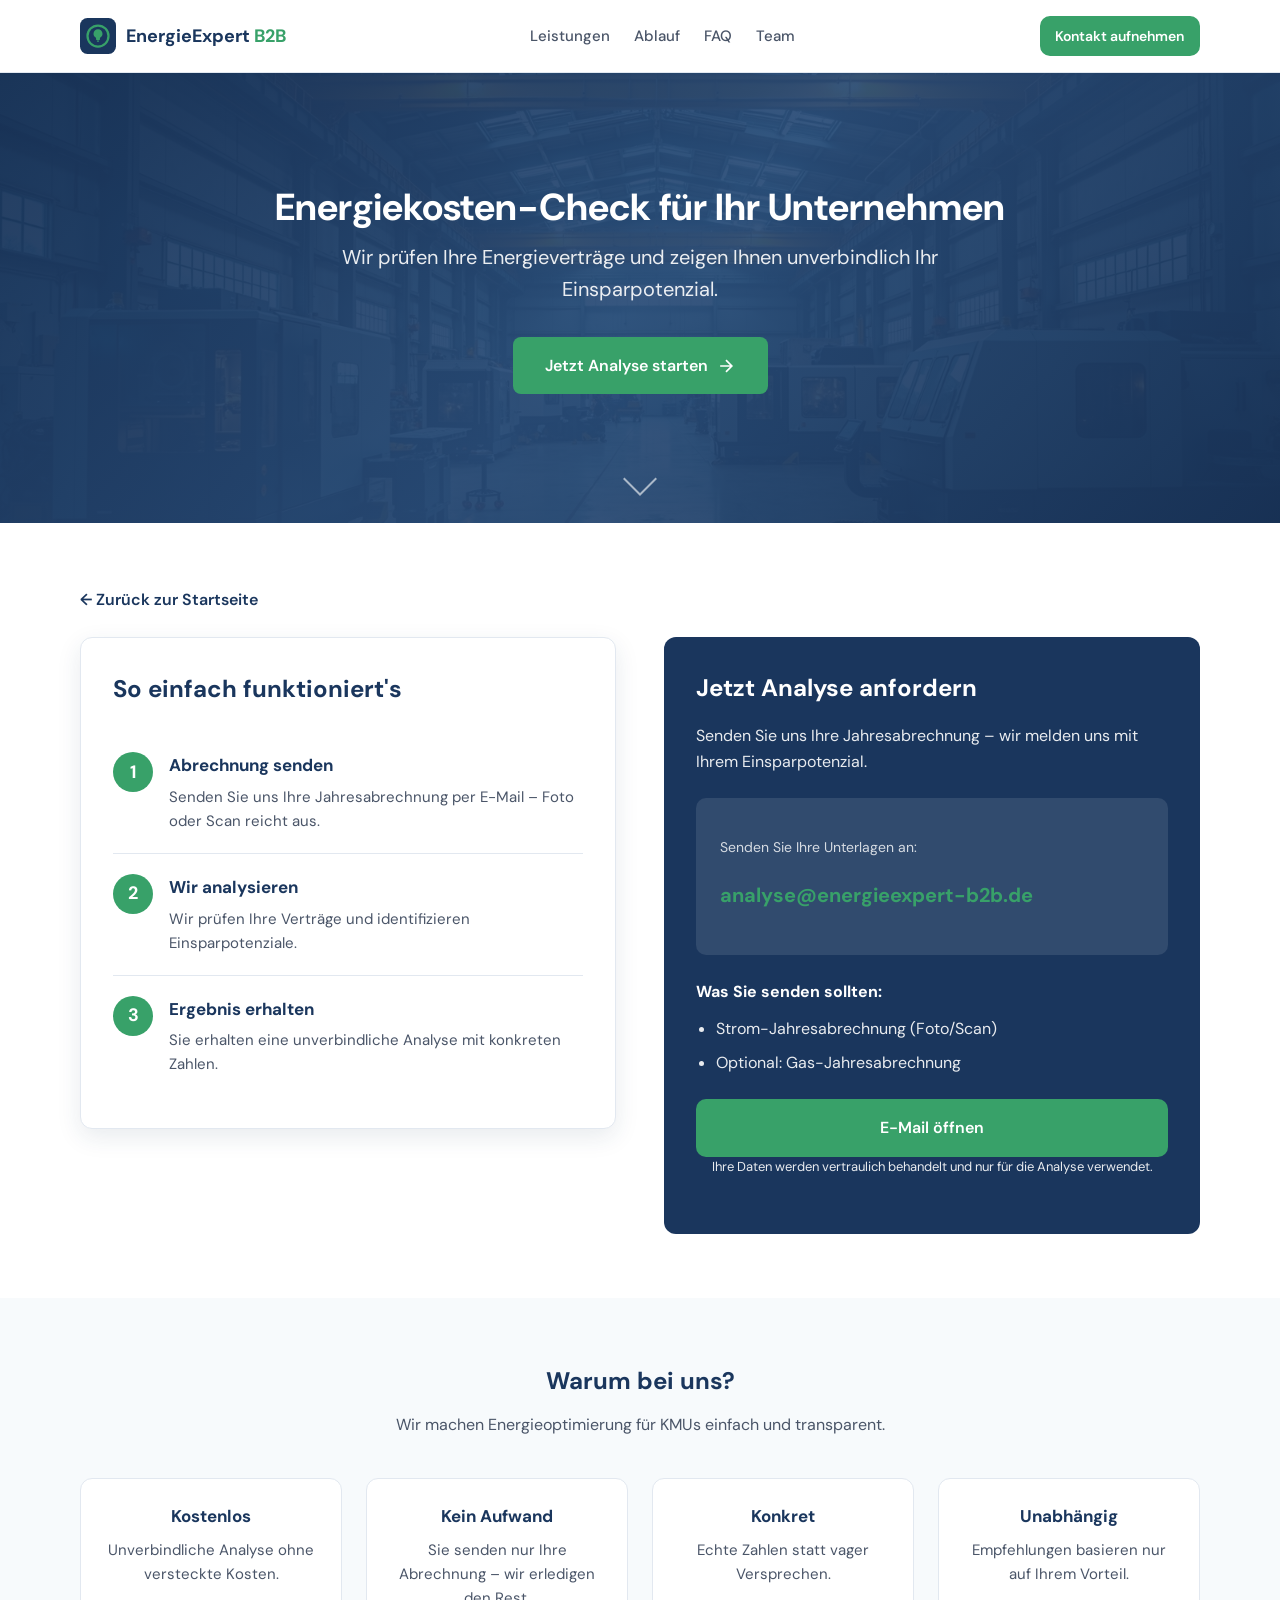
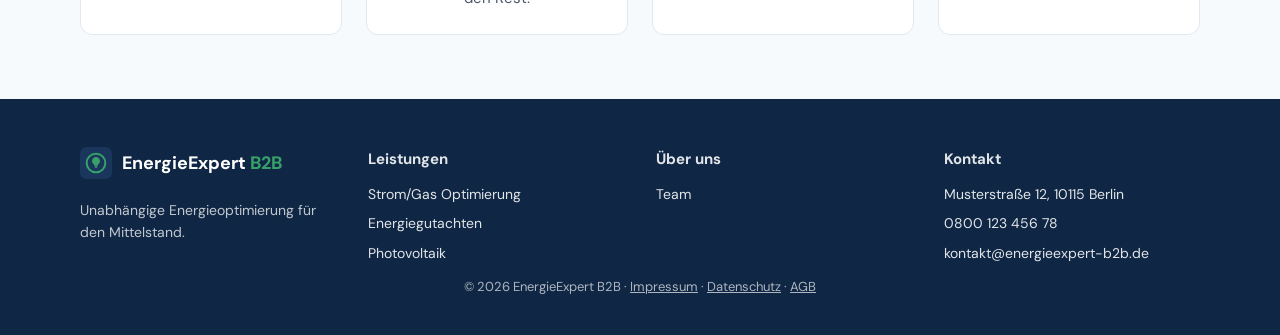
==== commit 5ecaccc2: "fix" ====
--- a/checkliste-energievertraege.html
+++ b/checkliste-energievertraege.html
@@ -9,23 +9,238 @@
   <link href="https://fonts.googleapis.com/css2?family=DM+Sans:ital,opsz,wght@0,9..40,400;0,9..40,500;0,9..40,600;0,9..40,700&display=swap" rel="stylesheet">
   <link rel="stylesheet" href="css/styles.css">
   <style>
-    .page-hero {
-      padding: 3rem 0;
-      background: linear-gradient(165deg, var(--color-white) 0%, var(--color-warm-gray) 100%);
+    /* Smooth Scroll Behavior */
+    html {
+      scroll-behavior: smooth;
+    }
+    /* ===========================================
+       HERO SECTION - Modern, Responsive Design
+       =========================================== */
+    
+    .hero {
+      /* Basis-Layout */
+      position: relative;
+      width: 100%;
+      min-height: 50vh;
+      display: flex;
+      align-items: center;
+      justify-content: center;
+      overflow: hidden;
+    }
+
+    /* Hintergrundbild - einfach austauschbar über URL */
+    .hero-bg {
+      position: absolute;
+      top: 0;
+      left: 0;
+      width: 100%;
+      height: 100%;
+      /* === BILD HIER ÄNDERN === */
+      background-image: url('https://images.unsplash.com/photo-1497435334941-8c899ee9e8e9?w=1920&q=80');
+      background-size: cover;
+      background-position: center;
+      background-repeat: no-repeat;
+      /* Parallax-Effekt (optional) */
+      background-attachment: fixed;
+      z-index: 1;
+    }
+
+    /* Dunkles Overlay für bessere Lesbarkeit */
+    .hero-overlay {
+      position: absolute;
+      top: 0;
+      left: 0;
+      width: 100%;
+      height: 100%;
+      background: linear-gradient(
+        135deg,
+        rgba(26, 54, 93, 0.9) 0%,
+        rgba(44, 82, 130, 0.85) 50%,
+        rgba(26, 54, 93, 0.9) 100%
+      );
+      z-index: 2;
+    }
+
+    /* Content-Container */
+    .hero-content {
+      position: relative;
+      z-index: 3;
       text-align: center;
-    }
-
-    .page-hero h1 {
-      font-size: clamp(1.75rem, 3vw, 2.25rem);
-      color: var(--color-navy);
-      margin: 0 0 0.75rem;
-    }
-
-    .page-hero p {
-      color: var(--color-text-muted);
+      padding: 3rem 1.5rem;
+      max-width: 800px;
+      /* Fade-In Animation beim Laden */
+      animation: heroFadeIn 1s ease-out forwards;
+    }
+
+    /* Überschrift */
+    .hero-title {
+      font-size: clamp(1.75rem, 5vw, 3rem);
+      font-weight: 700;
+      color: #ffffff;
+      margin: 0 0 1rem;
+      line-height: 1.2;
+      /* Slide-Up Animation */
+      animation: slideUp 0.8s ease-out 0.2s both;
+    }
+
+    /* Untertitel */
+    .hero-subtitle {
+      font-size: clamp(1rem, 2.5vw, 1.25rem);
+      color: rgba(255, 255, 255, 0.9);
+      margin: 0 0 2rem;
+      line-height: 1.6;
       max-width: 600px;
-      margin: 0 auto;
-      font-size: 1.0625rem;
+      margin-left: auto;
+      margin-right: auto;
+      /* Slide-Up Animation verzögert */
+      animation: slideUp 0.8s ease-out 0.4s both;
+    }
+
+    /* Call-to-Action Button */
+    .hero-cta {
+      display: inline-flex;
+      align-items: center;
+      gap: 0.5rem;
+      padding: 1rem 2rem;
+      background: #38A169;
+      color: #ffffff;
+      font-size: 1rem;
+      font-weight: 600;
+      text-decoration: none;
+      border-radius: 8px;
+      border: none;
+      cursor: pointer;
+      transition: all 0.3s ease;
+      /* Slide-Up Animation verzögert */
+      animation: slideUp 0.8s ease-out 0.6s both;
+    }
+
+    .hero-cta:hover {
+      background: #2F855A;
+      transform: translateY(-3px);
+      box-shadow: 0 10px 30px rgba(56, 161, 105, 0.4);
+    }
+
+    .hero-cta:active {
+      transform: translateY(-1px);
+    }
+
+    /* Scroll-Indicator (optional) */
+    .hero-scroll {
+      position: absolute;
+      bottom: 2rem;
+      left: 50%;
+      transform: translateX(-50%);
+      z-index: 3;
+      animation: bounce 2s infinite;
+    }
+
+    .hero-scroll span {
+      display: block;
+      width: 24px;
+      height: 24px;
+      border-right: 2px solid rgba(255, 255, 255, 0.6);
+      border-bottom: 2px solid rgba(255, 255, 255, 0.6);
+      transform: rotate(45deg);
+    }
+
+    /* === ANIMATIONEN === */
+    @keyframes heroFadeIn {
+      from {
+        opacity: 0;
+      }
+      to {
+        opacity: 1;
+      }
+    }
+
+    @keyframes slideUp {
+      from {
+        opacity: 0;
+        transform: translateY(30px);
+      }
+      to {
+        opacity: 1;
+        transform: translateY(0);
+      }
+    }
+
+    @keyframes bounce {
+      0%, 20%, 50%, 80%, 100% {
+        transform: translateX(-50%) translateY(0);
+      }
+      40% {
+        transform: translateX(-50%) translateY(-10px);
+      }
+      60% {
+        transform: translateX(-50%) translateY(-5px);
+      }
+    }
+
+    /* === RESPONSIVE DESIGN === */
+    
+    /* Tablet */
+    @media (max-width: 900px) {
+      .hero {
+        min-height: 45vh;
+      }
+
+      .hero-bg {
+        /* Parallax deaktivieren auf Tablets für bessere Performance */
+        background-attachment: scroll;
+      }
+
+      .hero-content {
+        padding: 2.5rem 1.5rem;
+      }
+    }
+
+    /* Mobile */
+    @media (max-width: 600px) {
+      .hero {
+        min-height: 40vh;
+      }
+
+      .hero-bg {
+        background-attachment: scroll;
+      }
+
+      .hero-content {
+        padding: 2rem 1rem;
+      }
+
+      .hero-title {
+        margin-bottom: 0.75rem;
+      }
+
+      .hero-subtitle {
+        margin-bottom: 1.5rem;
+      }
+
+      .hero-cta {
+        padding: 0.875rem 1.5rem;
+        font-size: 0.9375rem;
+        width: 100%;
+        justify-content: center;
+      }
+
+      .hero-scroll {
+        display: none;
+      }
+    }
+
+    /* Für Nutzer die reduzierte Bewegung bevorzugen */
+    @media (prefers-reduced-motion: reduce) {
+      .hero-content,
+      .hero-title,
+      .hero-subtitle,
+      .hero-cta {
+        animation: none;
+      }
+      
+      .hero-scroll {
+        animation: none;
+      }
     }
 
     .main-section {
@@ -283,19 +498,175 @@
       color: var(--color-green);
     }
 
-    @media (max-width: 768px) {
-      .main-section,
+    /* Tablet - Benefits */
+    @media (max-width: 900px) {
+      .benefits-grid {
+        grid-template-columns: repeat(2, 1fr);
+        gap: 1rem;
+      }
+    }
+
+    /* Mobile */
+    @media (max-width: 600px) {
+      .main-section {
+        padding: 1.5rem 0 2rem;
+      }
+
+      .back-link {
+        font-size: 0.875rem;
+        margin-bottom: 1rem;
+        opacity: 0.7;
+      }
+
+      .content-grid {
+        gap: 1.25rem;
+      }
+
+      .info-box {
+        padding: 1.25rem;
+        border: none;
+        box-shadow: none;
+        background: transparent;
+      }
+
+      .info-box h2 {
+        font-size: 1.125rem;
+        margin-bottom: 1rem;
+        text-align: center;
+      }
+
+      .steps-list li {
+        padding: 1rem 0;
+        gap: 0.75rem;
+      }
+
+      .step-number {
+        width: 32px;
+        height: 32px;
+        font-size: 0.875rem;
+      }
+
+      .step-content h3 {
+        font-size: 0.9375rem;
+      }
+
+      .step-content p {
+        font-size: 0.8125rem;
+        line-height: 1.5;
+      }
+
+      .action-box {
+        padding: 1.25rem;
+        border-radius: 10px;
+      }
+
+      .action-box h2 {
+        font-size: 1.125rem;
+        text-align: center;
+      }
+
+      .action-box > p {
+        font-size: 0.875rem;
+        text-align: center;
+        margin-bottom: 1.25rem;
+      }
+
+      .email-info {
+        padding: 1rem;
+        text-align: center;
+      }
+
+      .email-label {
+        font-size: 0.75rem;
+      }
+
+      .email-address {
+        font-size: 0.9375rem;
+      }
+
+      .what-to-send {
+        margin-bottom: 1.25rem;
+      }
+
+      .what-to-send h3 {
+        font-size: 0.875rem;
+        text-align: center;
+      }
+
+      .what-to-send ul {
+        font-size: 0.8125rem;
+        padding-left: 1.5rem;
+      }
+
+      .what-to-send li {
+        margin-bottom: 0.35rem;
+      }
+
+      .btn-email {
+        padding: 0.875rem 1rem;
+        font-size: 0.9375rem;
+        border-radius: 8px;
+      }
+
+      .privacy-note {
+        font-size: 0.75rem;
+        margin-top: 0.75rem;
+      }
+
       .benefits-section {
-        padding: 2.5rem 0;
-      }
-
-      .info-box,
-      .action-box {
-        padding: 1.5rem;
-      }
-
-      .content-grid {
-        gap: 2rem;
+        padding: 2rem 0;
+      }
+
+      .benefits-section h2 {
+        font-size: 1.125rem;
+        margin-bottom: 0.5rem;
+      }
+
+      .benefits-lead {
+        font-size: 0.875rem;
+        margin-bottom: 1.5rem;
+      }
+
+      .benefits-grid {
+        grid-template-columns: 1fr;
+        gap: 0.75rem;
+      }
+
+      .benefit-card {
+        padding: 1rem;
+        display: flex;
+        align-items: flex-start;
+        text-align: left;
+        gap: 0.75rem;
+      }
+
+      .benefit-card h3 {
+        font-size: 0.9375rem;
+        margin-bottom: 0.25rem;
+        flex-shrink: 0;
+        min-width: 100px;
+      }
+
+      .benefit-card p {
+        font-size: 0.8125rem;
+        line-height: 1.4;
+        margin: 0;
+      }
+    }
+
+    /* Very small screens */
+    @media (max-width: 380px) {
+      .benefit-card {
+        flex-direction: column;
+        gap: 0.35rem;
+      }
+
+      .benefit-card h3 {
+        min-width: auto;
+      }
+
+      .email-address {
+        font-size: 0.8125rem;
       }
     }
   </style>
@@ -339,16 +710,34 @@
   </header>
 
   <main id="main">
-    <!-- Page Hero -->
-    <section class="page-hero">
-      <div class="container">
-        <h1>Energiekosten-Check für Ihr Unternehmen</h1>
-        <p>Wir prüfen Ihre Energieverträge und zeigen Ihnen unverbindlich Ihr Einsparpotenzial.</p>
+    <!-- Hero Section -->
+    <section class="hero">
+      <!-- Hintergrundbild (URL einfach austauschbar im CSS) -->
+      <div class="hero-bg"></div>
+      
+      <!-- Dunkles Overlay für Lesbarkeit -->
+      <div class="hero-overlay"></div>
+      
+      <!-- Zentrierter Content -->
+      <div class="hero-content">
+        <h1 class="hero-title">Energiekosten-Check für Ihr Unternehmen</h1>
+        <p class="hero-subtitle">Wir prüfen Ihre Energieverträge und zeigen Ihnen unverbindlich Ihr Einsparpotenzial.</p>
+        <a href="#main-content" class="hero-cta">
+          Jetzt Analyse starten
+          <svg width="20" height="20" viewBox="0 0 24 24" fill="none" stroke="currentColor" stroke-width="2">
+            <path d="M5 12h14M12 5l7 7-7 7"/>
+          </svg>
+        </a>
+      </div>
+      
+      <!-- Scroll-Indicator -->
+      <div class="hero-scroll">
+        <span></span>
       </div>
     </section>
 
     <!-- Main Section -->
-    <section class="main-section">
+    <section class="main-section" id="main-content">
       <div class="container">
         <a href="index.html" class="back-link">← Zurück zur Startseite</a>
         
@@ -362,21 +751,21 @@
                 <span class="step-number">1</span>
                 <div class="step-content">
                   <h3>Abrechnung senden</h3>
-                  <p>Schicken Sie uns Ihre letzte Strom- und/oder Gas-Jahresabrechnung per E-Mail – ein Foto oder Scan reicht völlig aus.</p>
+                  <p>Senden Sie uns Ihre Jahresabrechnung per E-Mail – Foto oder Scan reicht aus.</p>
                 </div>
               </li>
               <li>
                 <span class="step-number">2</span>
                 <div class="step-content">
                   <h3>Wir analysieren</h3>
-                  <p>Unsere Experten prüfen Ihre Verträge, vergleichen mit aktuellen Marktangeboten und identifizieren Einsparpotenziale.</p>
+                  <p>Wir prüfen Ihre Verträge und identifizieren Einsparpotenziale.</p>
                 </div>
               </li>
               <li>
                 <span class="step-number">3</span>
                 <div class="step-content">
-                  <h3>Sie erhalten Ihre Analyse</h3>
-                  <p>Wir melden uns zeitnah mit einer unverbindlichen Energiekostenanalyse und konkreten Einsparpotenzialen.</p>
+                  <h3>Ergebnis erhalten</h3>
+                  <p>Sie erhalten eine unverbindliche Analyse mit konkreten Zahlen.</p>
                 </div>
               </li>
             </ol>
@@ -386,7 +775,7 @@
           <!-- Right: Action -->
           <div class="action-box">
             <h2>Jetzt Analyse anfordern</h2>
-            <p>Senden Sie uns Ihre Jahresabrechnung und wir melden uns mit Ihrer persönlichen Energiekostenanalyse.</p>
+            <p>Senden Sie uns Ihre Jahresabrechnung – wir melden uns mit Ihrem Einsparpotenzial.</p>
 
             <div class="email-info">
               <p class="email-label">Senden Sie Ihre Unterlagen an:</p>
@@ -398,14 +787,13 @@
             <div class="what-to-send">
               <h3>Was Sie senden sollten:</h3>
               <ul>
-                <li>Letzte Stromjahresabrechnung (Foto oder Scan)</li>
-                <li>Optional: Gasjahresabrechnung</li>
-                <li>Kurze Info zu Ihrem Unternehmen</li>
+                <li>Strom-Jahresabrechnung (Foto/Scan)</li>
+                <li>Optional: Gas-Jahresabrechnung</li>
               </ul>
             </div>
 
             <a href="mailto:analyse@energieexpert-b2b.de?subject=Energiekostenanalyse%20anfordern&body=Guten%20Tag%2C%0A%0Aich%20m%C3%B6chte%20eine%20kostenlose%20Energiekostenanalyse%20anfordern.%0A%0AMeine%20Jahresabrechnung%20finden%20Sie%20im%20Anhang.%0A%0AMit%20freundlichen%20Gr%C3%BC%C3%9Fen" class="btn-email">
-              📧 E-Mail mit Anhang öffnen
+              E-Mail öffnen
             </a>
 
             <p class="privacy-note">Ihre Daten werden vertraulich behandelt und nur für die Analyse verwendet.</p>
@@ -422,23 +810,23 @@
 
         <div class="benefits-grid">
           <article class="benefit-card">
-            <h3>100% Kostenlos</h3>
-            <p>Die Analyse ist für Sie komplett unverbindlich und kostenlos – ohne versteckte Kosten.</p>
+            <h3>Kostenlos</h3>
+            <p>Unverbindliche Analyse ohne versteckte Kosten.</p>
           </article>
 
           <article class="benefit-card">
             <h3>Kein Aufwand</h3>
-            <p>Sie senden nur Ihre Abrechnung – wir übernehmen die komplette Analyse und Recherche.</p>
+            <p>Sie senden nur Ihre Abrechnung – wir erledigen den Rest.</p>
           </article>
 
           <article class="benefit-card">
-            <h3>Konkrete Zahlen</h3>
-            <p>Sie erhalten keine vagen Versprechen, sondern eine Analyse mit echten Einsparpotenziale.</p>
+            <h3>Konkret</h3>
+            <p>Echte Zahlen statt vager Versprechen.</p>
           </article>
 
           <article class="benefit-card">
             <h3>Unabhängig</h3>
-            <p>Wir arbeiten anbieterunabhängig – unsere Empfehlung basiert nur auf Ihrem Vorteil.</p>
+            <p>Empfehlungen basieren nur auf Ihrem Vorteil.</p>
           </article>
         </div>
       </div>
--- a/css/styles.css
+++ b/css/styles.css
@@ -52,6 +52,52 @@
   border: 0;
 }
 
+/* Focus states for accessibility */
+:focus-visible {
+  outline: 2px solid var(--color-green);
+  outline-offset: 2px;
+}
+
+button:focus-visible,
+a:focus-visible,
+input:focus-visible,
+select:focus-visible,
+textarea:focus-visible {
+  outline: 2px solid var(--color-green);
+  outline-offset: 2px;
+}
+
+/* Reduced motion preference */
+@media (prefers-reduced-motion: reduce) {
+  html {
+    scroll-behavior: auto;
+  }
+  
+  *,
+  *::before,
+  *::after {
+    animation-duration: 0.01ms !important;
+    animation-iteration-count: 1 !important;
+    transition-duration: 0.01ms !important;
+  }
+}
+
+/* Touch target minimum size */
+@media (pointer: coarse) {
+  .btn,
+  .tab,
+  .accordion-trigger,
+  .radio-card,
+  .menu-toggle {
+    min-height: 44px;
+  }
+  
+  .link-cta {
+    padding: 0.35rem 0;
+    display: inline-block;
+  }
+}
+
 .skip-link {
   position: absolute;
   left: -9999px;
@@ -154,22 +200,34 @@
 .mobile-nav {
   border-top: 1px solid var(--color-border);
   padding: 1rem;
+  background: var(--color-white);
 }
 
 .mobile-nav nav {
   display: flex;
   flex-direction: column;
-  gap: 0.75rem;
+  gap: 0.25rem;
 }
 
 .mobile-nav a {
   color: var(--color-navy);
   text-decoration: none;
   font-weight: 600;
+  padding: 0.75rem;
+  border-radius: 8px;
+  min-height: 44px;
+  display: flex;
+  align-items: center;
+}
+
+.mobile-nav a:hover,
+.mobile-nav a:active {
+  background: var(--color-warm-gray);
 }
 
 .mobile-nav .btn {
   text-align: center;
+  margin-top: 0.5rem;
 }
 
 @media (min-width: 960px) {
@@ -239,6 +297,16 @@
   background: var(--color-warm-gray);
 }
 
+.btn-outline-light {
+  background: transparent;
+  color: var(--color-white);
+  border-color: var(--color-white);
+}
+
+.btn-outline-light:hover {
+  background: rgba(255, 255, 255, 0.15);
+}
+
 .btn-sm {
   padding: 0.45rem 0.85rem;
   font-size: 0.875rem;
@@ -255,8 +323,12 @@
 
 /* Hero */
 .hero {
-  padding: 2rem 0 3rem;
-  background: linear-gradient(165deg, var(--color-white) 0%, var(--color-warm-gray) 100%);
+  padding: 3rem 0 4rem;
+  background-image: linear-gradient(rgba(0, 0, 0, 0.55), rgba(0, 0, 0, 0.55)), url('../assets/hero.jpg');
+  background-size: cover;
+  background-position: center;
+  background-repeat: no-repeat;
+  position: relative;
 }
 
 .hero-grid {
@@ -267,7 +339,7 @@
 
 @media (min-width: 900px) {
   .hero-grid {
-    grid-template-columns: 1.05fr 0.95fr;
+    grid-template-columns: 1.1fr 0.9fr;
     align-items: center;
   }
 }
@@ -277,14 +349,14 @@
   font-weight: 600;
   text-transform: uppercase;
   letter-spacing: 0.06em;
-  color: var(--color-orange);
+  color: var(--color-green);
   margin: 0 0 0.75rem;
 }
 
 .hero h1 {
   font-size: clamp(1.65rem, 3.5vw, 2.35rem);
   line-height: 1.15;
-  color: var(--color-navy);
+  color: var(--color-white);
   margin: 0 0 0.75rem;
 }
 
@@ -296,13 +368,13 @@
 .hero-sub {
   font-size: clamp(1.25rem, 2.2vw, 1.5rem);
   font-weight: 700;
-  color: var(--color-navy);
+  color: var(--color-white);
   margin: 0 0 0.75rem;
 }
 
 .hero-value,
 .hero-kicker {
-  color: var(--color-text-muted);
+  color: rgba(255, 255, 255, 0.9);
   margin: 0 0 1rem;
   max-width: 52ch;
 }
@@ -316,7 +388,7 @@
 
 .hero-micro {
   font-size: 0.9rem;
-  color: var(--color-text-muted);
+  color: rgba(255, 255, 255, 0.85);
   margin: 0 0 1.25rem;
 }
 
@@ -329,7 +401,7 @@
   gap: 0.75rem 1.25rem;
   font-size: 0.9rem;
   font-weight: 600;
-  color: var(--color-navy);
+  color: var(--color-white);
 }
 
 .trust-badges .check {
@@ -345,6 +417,12 @@
   font-size: 0.875rem;
 }
 
+.hero .link-cta {
+  color: var(--color-green);
+  font-weight: 600;
+  text-underline-offset: 3px;
+}
+
 .link-cta {
   color: var(--color-navy);
   font-weight: 600;
@@ -355,6 +433,10 @@
   color: var(--color-green);
 }
 
+.hero .dot {
+  color: rgba(255, 255, 255, 0.6);
+}
+
 .dot {
   color: var(--color-text-muted);
 }
@@ -364,11 +446,12 @@
 }
 
 .hero-card {
-  background: var(--color-white);
+  background: rgba(255, 255, 255, 0.95);
   border-radius: var(--radius);
   padding: 1.5rem;
-  box-shadow: var(--shadow-md);
-  border: 1px solid var(--color-border);
+  box-shadow: 0 8px 32px rgba(0, 0, 0, 0.2);
+  border: none;
+  backdrop-filter: blur(8px);
 }
 
 .hero-metric {
@@ -528,7 +611,20 @@
 }
 
 .problem-icon {
-  font-size: 1.35rem;
+  display: inline-flex;
+  align-items: center;
+  justify-content: center;
+  width: 48px;
+  height: 48px;
+  background: rgba(56, 161, 105, 0.1);
+  border-radius: 12px;
+  color: var(--color-green);
+  margin-bottom: 0.75rem;
+}
+
+.problem-icon svg {
+  width: 24px;
+  height: 24px;
 }
 
 /* Tabs */
@@ -574,6 +670,11 @@
 
 .panel-inner {
   max-width: 56ch;
+}
+.panel-header{
+  display:flex;
+  justify-content:center;
+  align-items:center;
 }
 
 .panel-icon {
@@ -1279,11 +1380,86 @@
   left: 0;
   right: 0;
   bottom: 0;
-  padding: 0.65rem 1rem calc(0.65rem + env(safe-area-inset-bottom));
-  background: rgba(255, 255, 255, 0.96);
+  padding: 0.5rem 0.75rem calc(0.5rem + env(safe-area-inset-bottom));
+  background: rgba(255, 255, 255, 0.98);
   border-top: 1px solid var(--color-border);
-  box-shadow: 0 -4px 16px rgba(26, 54, 93, 0.08);
+  box-shadow: 0 -4px 20px rgba(26, 54, 93, 0.12);
   z-index: 850;
+  backdrop-filter: blur(12px);
+}
+
+.sticky-cta-grid {
+  display: grid;
+  grid-template-columns: 1fr 1fr auto;
+  gap: 0.5rem;
+  align-items: stretch;
+}
+
+/* Modern mobile buttons */
+.btn-mobile {
+  display: flex;
+  flex-direction: column;
+  align-items: center;
+  justify-content: center;
+  gap: 0.25rem;
+  padding: 0.6rem 0.5rem;
+  border-radius: 12px;
+  font-family: inherit;
+  font-weight: 600;
+  font-size: 0.75rem;
+  text-decoration: none;
+  border: 2px solid transparent;
+  cursor: pointer;
+  transition: all 0.2s ease;
+  min-height: 56px;
+}
+
+.btn-mobile svg {
+  flex-shrink: 0;
+}
+
+.btn-mobile span {
+  line-height: 1.1;
+}
+
+.btn-mobile-outline {
+  background: var(--color-white);
+  color: var(--color-navy);
+  border-color: var(--color-border);
+}
+
+.btn-mobile-outline:hover,
+.btn-mobile-outline:active {
+  background: var(--color-warm-gray);
+  border-color: var(--color-navy);
+}
+
+.btn-mobile-primary {
+  background: var(--color-green);
+  color: var(--color-white);
+  border-color: var(--color-green);
+}
+
+.btn-mobile-primary:hover,
+.btn-mobile-primary:active {
+  filter: brightness(1.05);
+  box-shadow: 0 4px 12px rgba(56, 161, 105, 0.3);
+}
+
+.btn-mobile-whatsapp {
+  background: #25D366;
+  color: var(--color-white);
+  border-color: #25D366;
+  padding: 0.6rem;
+  aspect-ratio: 1;
+  width: 56px;
+}
+
+.btn-mobile-whatsapp:hover,
+.btn-mobile-whatsapp:active {
+  background: #20BD5A;
+  border-color: #20BD5A;
+  box-shadow: 0 4px 12px rgba(37, 211, 102, 0.35);
 }
 
 @media (min-width: 960px) {
@@ -1294,7 +1470,7 @@
 
 @media (max-width: 959px) {
   body {
-    padding-bottom: 72px;
+    padding-bottom: 76px;
   }
 }
 
@@ -1381,6 +1557,15 @@
   }
 
   /* Hero adjustments */
+  .hero {
+    padding: 2rem 0 2.5rem;
+  }
+
+  .eyebrow {
+    font-size: 0.75rem;
+    letter-spacing: 0.08em;
+  }
+
   .hero h1 {
     font-size: 1.5rem;
   }
@@ -1396,16 +1581,24 @@
 
   .hero-actions {
     flex-direction: column;
+    margin-bottom: 1rem;
   }
 
   .hero-actions .btn {
     width: 100%;
     justify-content: center;
+    padding: 0.85rem 1.25rem;
   }
 
   .trust-badges {
-    flex-direction: column;
-    gap: 0.5rem;
+    flex-direction: row;
+    flex-wrap: wrap;
+    gap: 0.5rem 1rem;
+    font-size: 0.85rem;
+  }
+
+  .trust-badges li {
+    flex: 0 0 auto;
   }
 
   .secondary-cta-row {
@@ -1418,7 +1611,7 @@
     display: none;
   }
 
-  /* Hero card */
+  /* Hero card - more compact on tablet */
   .hero-card {
     padding: 1.25rem;
   }
@@ -1433,6 +1626,11 @@
 
   .hero-chart {
     height: 80px;
+  }
+
+  .hero-visual {
+    max-width: 350px;
+    margin: 0 auto;
   }
 
   /* Trust strip */
@@ -1648,11 +1846,16 @@
 
   /* Hero */
   .hero {
-    padding: 1rem 0 2rem;
+    padding: 1.5rem 0 2rem;
+  }
+
+  .hero-grid {
+    gap: 1.5rem;
   }
 
   .eyebrow {
-    font-size: 0.75rem;
+    font-size: 0.6875rem;
+    margin-bottom: 0.5rem;
   }
 
   .hero h1 {
@@ -1662,44 +1865,68 @@
 
   .hero-sub {
     font-size: 1.05rem;
-  }
-
-  .hero-value,
+    margin-bottom: 0.5rem;
+  }
+
+  .hero-value {
+    font-size: 0.875rem;
+  }
+
   .hero-kicker {
-    font-size: 0.875rem;
+    font-size: 0.8125rem;
+    display: none; /* Hide on very small mobile for cleaner look */
   }
 
   .hero-micro {
-    font-size: 0.85rem;
+    font-size: 0.8125rem;
+    margin-bottom: 1rem;
   }
 
   .trust-badges {
-    font-size: 0.85rem;
+    font-size: 0.8125rem;
+    gap: 0.35rem 0.75rem;
+  }
+
+  .secondary-cta-row {
+    font-size: 0.8125rem;
+  }
+
+  /* Hero visual - compact on mobile */
+  .hero-visual {
+    max-width: 100%;
   }
 
   .hero-card {
     padding: 1rem;
+    display: flex;
+    align-items: center;
+    gap: 1rem;
+  }
+
+  .hero-metric {
+    flex: 1;
   }
 
   .metric-label {
+    font-size: 0.6875rem;
+    margin-bottom: 0.25rem;
+  }
+
+  .metric-value {
+    font-size: 1.75rem;
+  }
+
+  .metric-unit {
+    font-size: 0.9rem;
+  }
+
+  .metric-note {
     font-size: 0.75rem;
-  }
-
-  .metric-value {
-    font-size: 2rem;
-  }
-
-  .metric-unit {
-    font-size: 1rem;
-  }
-
-  .metric-note {
-    font-size: 0.8rem;
+    margin-top: 0.25rem;
   }
 
   .hero-chart {
-    height: 60px;
-    margin-top: 1rem;
+    display: none; /* Hide chart on mobile for cleaner look */
   }
 
   /* Sections */
@@ -1721,36 +1948,94 @@
   }
 
   .trust-intro {
-    font-size: 0.9375rem;
+    font-size: 0.875rem;
+    margin-bottom: 1rem;
   }
 
   .logo-row {
-    flex-direction: column;
-    align-items: center;
+    flex-direction: row;
+    flex-wrap: wrap;
+    justify-content: center;
+    gap: 0.5rem;
+    margin-bottom: 1.25rem;
   }
 
   .logo-placeholder {
-    width: 100%;
-    max-width: 200px;
-  }
-
-  /* Problem cards */
+    font-size: 0.6875rem;
+    padding: 0 0.6rem;
+    min-height: 32px;
+  }
+
+  .stats-row {
+    grid-template-columns: repeat(3, 1fr);
+    gap: 0.5rem;
+    text-align: center;
+  }
+
+  .stat {
+    padding: 0.5rem;
+  }
+
+  .stat strong {
+    font-size: 1.15rem;
+    display: block;
+  }
+
+  .stat span {
+    font-size: 0.6875rem;
+    line-height: 1.3;
+  }
+
+  /* Problem cards - compact grid on mobile */
+  .problem-grid {
+    grid-template-columns: 1fr 1fr;
+    gap: 0.75rem;
+  }
+
+  .problem-card {
+    padding: 0.85rem;
+  }
+
   .problem-card h3 {
-    font-size: 1rem;
+    font-size: 0.875rem;
+    margin-bottom: 0.25rem;
   }
 
   .problem-card p {
-    font-size: 0.875rem;
+    font-size: 0.75rem;
+    line-height: 1.4;
   }
 
   .problem-icon {
-    font-size: 1.15rem;
-  }
-
-  /* Tabs */
+    width: 40px;
+    height: 40px;
+    border-radius: 10px;
+    margin-bottom: 0.5rem;
+  }
+
+  .problem-icon svg {
+    width: 20px;
+    height: 20px;
+  }
+
+  /* Tabs - horizontal scroll on mobile */
+  .tab-list {
+    overflow-x: auto;
+    -webkit-overflow-scrolling: touch;
+    scrollbar-width: none;
+    padding-bottom: 0.5rem;
+    gap: 0.5rem;
+  }
+
+  .tab-list::-webkit-scrollbar {
+    display: none;
+  }
+
   .tab {
+    flex: 0 0 auto;
     padding: 0.55rem 0.85rem;
     font-size: 0.8125rem;
+    white-space: nowrap;
   }
 
   .tab-panel {
@@ -1758,49 +2043,66 @@
   }
 
   .panel-icon {
-    font-size: 1.5rem;
+    font-size: 1.35rem;
+    margin-bottom: 0.35rem;
   }
 
   .panel-inner h3 {
-    font-size: 1.0625rem;
+    font-size: 1rem;
   }
 
   .benefit-list {
-    font-size: 0.875rem;
+    font-size: 0.8125rem;
     padding-left: 1rem;
+    margin-bottom: 1rem;
+  }
+
+  .benefit-list li + li {
+    margin-top: 0.25rem;
   }
 
   .highlight-box {
-    padding: 0.75rem;
-    font-size: 0.875rem;
+    padding: 0.65rem 0.85rem;
+    font-size: 0.8125rem;
   }
 
   .usp-banner {
-    padding: 0.85rem 1rem;
-    font-size: 0.875rem;
-  }
-
-  /* Process */
+    padding: 0.75rem 1rem;
+    font-size: 0.8125rem;
+    line-height: 1.4;
+  }
+
+  /* Process - compact cards */
+  .process-steps {
+    gap: 0.75rem;
+  }
+
   .process-steps li {
-    padding: 1rem;
+    padding: 0.85rem;
+    display: flex;
+    flex-direction: column;
+    align-items: flex-start;
   }
 
   .step-num {
-    width: 32px;
-    height: 32px;
-    font-size: 0.875rem;
+    width: 28px;
+    height: 28px;
+    font-size: 0.8125rem;
+    margin-bottom: 0.5rem;
   }
 
   .process-steps h3 {
-    font-size: 1rem;
+    font-size: 0.9375rem;
+    margin-bottom: 0.25rem;
   }
 
   .step-time {
+    font-size: 0.75rem;
+    margin-bottom: 0.35rem;
+  }
+
+  .step-quote {
     font-size: 0.8125rem;
-  }
-
-  .step-quote {
-    font-size: 0.85rem;
   }
 
   /* Case study */
@@ -1888,19 +2190,32 @@
     font-size: 0.75rem;
   }
 
-  /* Wizard */
+  /* Wizard - touch-optimized */
   .wizard {
     padding: 1rem;
+    border-radius: 8px;
   }
 
   .wizard legend {
-    font-size: 0.875rem;
+    font-size: 0.9375rem;
     margin-bottom: 0.75rem;
+    line-height: 1.4;
+  }
+
+  .radio-group {
+    display: grid;
+    grid-template-columns: repeat(2, 1fr);
+    gap: 0.5rem;
   }
 
   .radio-card {
-    padding: 0.65rem 0.85rem;
-    font-size: 0.875rem;
+    padding: 0.75rem 0.65rem;
+    font-size: 0.8125rem;
+    min-height: 44px;
+    display: flex;
+    align-items: center;
+    justify-content: center;
+    text-align: center;
   }
 
   .field {
@@ -1908,17 +2223,36 @@
   }
 
   .field input {
-    padding: 0.55rem 0.75rem;
-    font-size: 0.9375rem;
+    padding: 0.75rem;
+    font-size: 1rem;
+    min-height: 48px;
   }
 
   .wizard-hint {
     font-size: 0.8125rem;
+    margin-top: 0.5rem;
   }
 
   .wizard-result {
-    padding: 0.85rem;
-    font-size: 0.875rem;
+    padding: 1rem;
+    font-size: 0.9375rem;
+    text-align: center;
+  }
+
+  .wizard-result strong {
+    display: block;
+    font-size: 1.5rem;
+    margin: 0.5rem 0;
+  }
+
+  .wizard-nav {
+    margin-top: 1rem;
+    gap: 0.5rem;
+  }
+
+  .wizard-nav .btn {
+    min-height: 44px;
+    flex: 1;
   }
 
   .checkliste-box {
@@ -2023,12 +2357,29 @@
 
   /* Sticky CTA */
   .sticky-cta {
-    padding: 0.5rem 0.75rem calc(0.5rem + env(safe-area-inset-bottom));
-  }
-
-  .sticky-cta .btn {
-    padding: 0.65rem 1rem;
-    font-size: 0.9375rem;
+    padding: 0.4rem 0.5rem calc(0.4rem + env(safe-area-inset-bottom));
+  }
+
+  .btn-mobile {
+    padding: 0.5rem 0.35rem;
+    font-size: 0.6875rem;
+    min-height: 52px;
+    border-radius: 10px;
+  }
+
+  .btn-mobile svg {
+    width: 18px;
+    height: 18px;
+  }
+
+  .btn-mobile-whatsapp {
+    width: 52px;
+    padding: 0.5rem;
+  }
+
+  .btn-mobile-whatsapp svg {
+    width: 20px;
+    height: 20px;
   }
 }
 
@@ -2067,6 +2418,27 @@
 
   .footer-seals {
     flex-wrap: wrap;
+  }
+
+  /* Sticky CTA - extra small */
+  .sticky-cta-grid {
+    gap: 0.35rem;
+  }
+
+  .btn-mobile {
+    padding: 0.4rem 0.25rem;
+    font-size: 0.625rem;
+    min-height: 48px;
+    gap: 0.15rem;
+  }
+
+  .btn-mobile svg {
+    width: 16px;
+    height: 16px;
+  }
+
+  .btn-mobile-whatsapp {
+    width: 48px;
   }
 }
 
